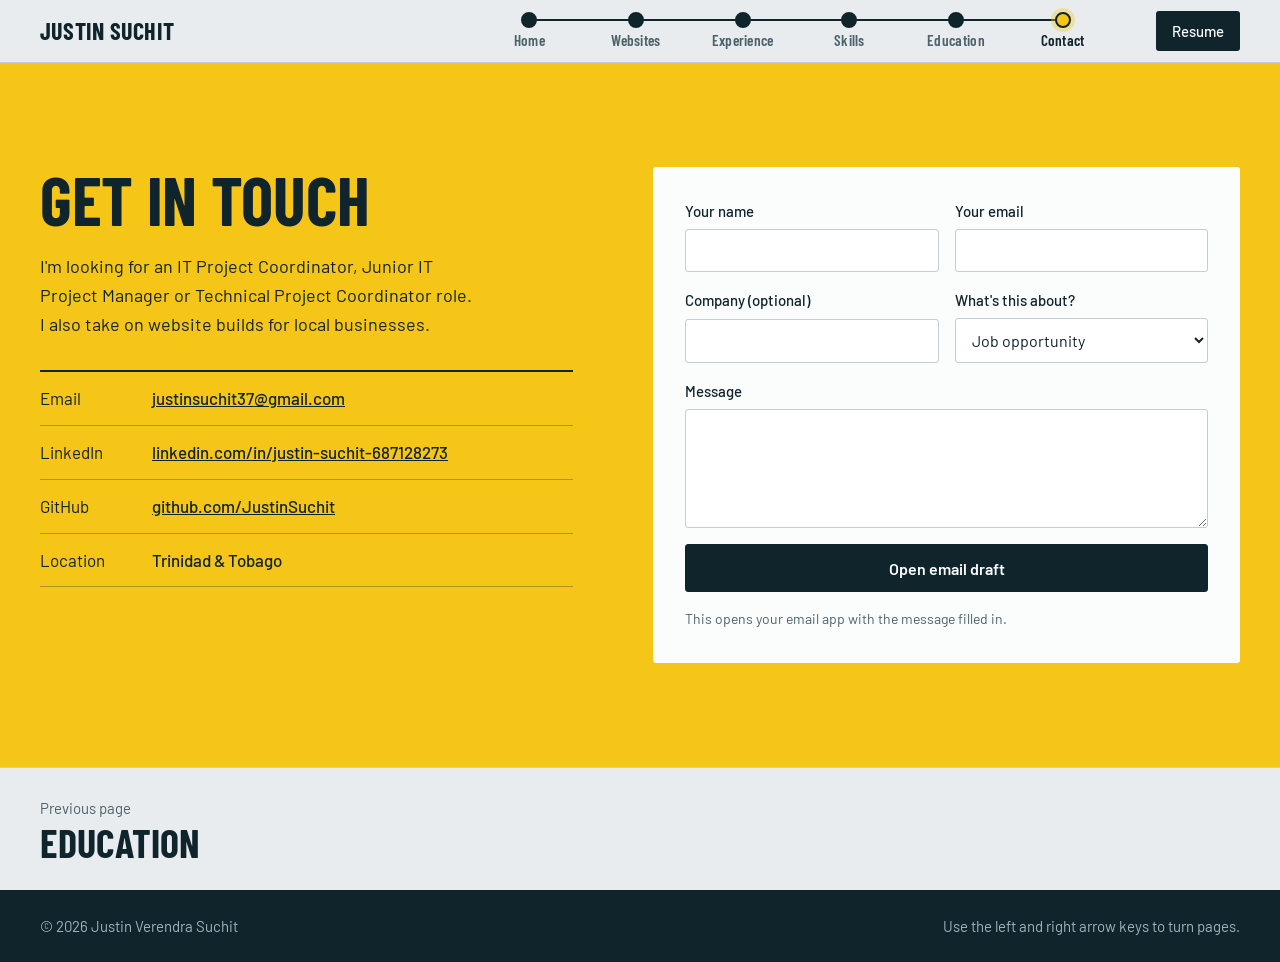
==== contact.html @ 2e7f9a00 "Split into multiple pages with page-flip transitions and node navigation Co-Authored-By: Claude Fabl" ====
<!DOCTYPE html>
<html lang="en">
<head>
<meta charset="UTF-8">
<meta name="viewport" content="width=device-width, initial-scale=1.0">
<title>Contact | Justin Suchit</title>
<meta name="description" content="Get in touch with Justin Suchit about IT project coordination roles or website projects.">
<meta name="author" content="Justin Suchit">
<meta name="robots" content="index, follow">
<meta property="og:type" content="website">
<meta property="og:site_name" content="Justin Suchit">
<meta property="og:title" content="Contact | Justin Suchit">
<meta property="og:description" content="Get in touch with Justin Suchit about IT project coordination roles or website projects.">
<meta name="twitter:card" content="summary">
<meta name="theme-color" content="#10242c">
<link rel="icon" href="favicon.svg" type="image/svg+xml">
<link rel="stylesheet" href="styles.css">
</head>
<body>
<a class="skip" href="#main">Skip to content</a>

<header class="top">
  <div class="wrap top-row">
    <a class="wordmark" href="index.html">Justin Suchit</a>
    <nav aria-label="Pages">
      <ol class="rail" id="rail">
      <li class="passed"><a href="index.html"><span class="node"></span><span class="label">Home</span></a></li>
      <li class="passed"><a href="websites.html"><span class="node"></span><span class="label">Websites</span></a></li>
      <li class="passed"><a href="experience.html"><span class="node"></span><span class="label">Experience</span></a></li>
      <li class="passed"><a href="skills.html"><span class="node"></span><span class="label">Skills</span></a></li>
      <li class="passed"><a href="education.html"><span class="node"></span><span class="label">Education</span></a></li>
      <li class="now"><a href="contact.html" aria-current="page"><span class="node"></span><span class="label">Contact</span></a></li>
      </ol>
    </nav>
    <a class="top-resume" href="resume.html">Resume</a>
  </div>
</header>

<div class="stage">
<main id="main" data-i="5" tabindex="-1">
  <section id="contact" class="contact">
    <div class="wrap contact-grid">
      <div>
        <h1 class="title">Get in touch</h1>
        <p class="contact-lead">I'm looking for an IT Project Coordinator, Junior IT Project Manager or Technical Project Coordinator role. I also take on website builds for local businesses.</p>
        <ul class="contact-links">
          <li><span>Email</span><a href="mailto:justinsuchit37@gmail.com">justinsuchit37@gmail.com</a></li>
          <li><span>LinkedIn</span><a href="https://www.linkedin.com/in/justin-suchit-687128273" target="_blank" rel="noopener">linkedin.com/in/justin-suchit-687128273</a></li>
          <li><span>GitHub</span><a href="https://github.com/JustinSuchit" target="_blank" rel="noopener">github.com/JustinSuchit</a></li>
          <li><span>Location</span>Trinidad &amp; Tobago</li>
        </ul>
      </div>
      <form class="form" id="contactForm">
        <div class="pair">
          <label>Your name<input name="name" required autocomplete="name"></label>
          <label>Your email<input name="email" type="email" required autocomplete="email"></label>
        </div>
        <div class="pair">
          <label>Company (optional)<input name="company" autocomplete="organization"></label>
          <label>What's this about?
            <select name="reason">
              <option>Job opportunity</option><option>Website project</option><option>Collaboration</option><option>General question</option>
            </select>
          </label>
        </div>
        <label>Message<textarea name="message" rows="5" required></textarea></label>
        <button class="btn btn-solid" type="submit">Open email draft</button>
        <p class="form-note" id="formNote" role="status">This opens your email app with the message filled in.</p>
      </form>
    </div>
  </section>

  <nav class="pager" aria-label="Page turn"><div class="wrap pager-row"><a class="pager-prev" href="education.html"><span>Previous page</span><b>Education</b></a><span></span></div></nav>
</main>
</div>

<footer class="foot">
  <div class="wrap foot-row">
    <p>© <span id="year">2026</span> Justin Verendra Suchit</p>
    <p>Use the left and right arrow keys to turn pages.</p>
  </div>
</footer>

<dialog id="caseDialog" class="case" aria-labelledby="caseTitle"><div id="caseBody"></div></dialog>

<script src="script.js"></script>
</body>
</html>
---- styles.css ----
@font-face { font-family: "Barlow"; font-weight: 400; font-style: normal; font-display: swap; src: url("assets/fonts/barlow-latin-400-normal.woff2") format("woff2"); }
@font-face { font-family: "Barlow"; font-weight: 500; font-style: normal; font-display: swap; src: url("assets/fonts/barlow-latin-500-normal.woff2") format("woff2"); }
@font-face { font-family: "Barlow"; font-weight: 600; font-style: normal; font-display: swap; src: url("assets/fonts/barlow-latin-600-normal.woff2") format("woff2"); }
@font-face { font-family: "Barlow Condensed"; font-weight: 600; font-style: normal; font-display: swap; src: url("assets/fonts/barlow-condensed-latin-600-normal.woff2") format("woff2"); }
@font-face { font-family: "Barlow Condensed"; font-weight: 700; font-style: normal; font-display: swap; src: url("assets/fonts/barlow-condensed-latin-700-normal.woff2") format("woff2"); }
@font-face { font-family: "Barlow Condensed"; font-weight: 800; font-style: normal; font-display: swap; src: url("assets/fonts/barlow-condensed-latin-800-normal.woff2") format("woff2"); }

/* Palette: galvanized steel, port ink, container blue, hi-vis yellow */
:root {
  --steel: #e8ecee;
  --paper: #fbfcfc;
  --ink: #10242c;
  --ink-2: #1a3540;
  --blue: #1b5e7b;
  --yellow: #f5c518;
  --live: #3ddc97;
  --line: #c4cdd2;
  --soft: #4d626b;
  --on-ink-soft: #9fb3bc;
  --on-ink-line: #2a4651;
  --display: "Barlow Condensed", "Arial Narrow", Impact, sans-serif;
  --body: "Barlow", system-ui, -apple-system, "Segoe UI", sans-serif;
}

*, *::before, *::after { box-sizing: border-box; }
body { margin: 0; background: var(--steel); color: var(--ink); font: 400 1.0625rem/1.6 var(--body); -webkit-font-smoothing: antialiased; }
h1, h2, h3, p, ul, ol { margin: 0; }
ul, ol { padding: 0; list-style: none; }
a { color: inherit; }
img { max-width: 100%; display: block; }
:focus-visible { outline: 3px solid var(--yellow); outline-offset: 3px; }
.wrap { max-width: 82rem; margin: 0 auto; padding: 0 1.25rem; }
@media (min-width: 900px) { .wrap { padding: 0 2.5rem; } }
.skip { position: absolute; left: -999px; top: .5rem; z-index: 99; background: var(--ink); color: var(--paper); padding: .5rem 1rem; }
.skip:focus { left: .5rem; }

h2, .title { font: 700 clamp(2.5rem, 6vw, 4.25rem)/.95 var(--display); text-transform: uppercase; letter-spacing: -.005em; }
h3 { font: 600 1.375rem/1.2 var(--display); letter-spacing: .005em; }

/* Header with node rail */
.top { position: sticky; top: 0; z-index: 40; background: var(--steel); border-bottom: 1px solid var(--line); }
.top-row { display: grid; grid-template-columns: auto 1fr auto; align-items: center; gap: 1rem 2.5rem; padding-block: .7rem; }
.wordmark { font: 700 1.5rem/1 var(--display); text-transform: uppercase; text-decoration: none; letter-spacing: .01em; }
.top-resume { background: var(--ink); color: var(--paper); padding: .5rem 1rem; border-radius: 3px; text-decoration: none; font-weight: 500; font-size: .9375rem; }
.top-resume:hover { background: var(--blue); }

.rail { display: grid; grid-template-columns: repeat(6, 1fr); max-width: 40rem; margin-left: auto; }
.rail li { position: relative; }
.rail li + li::before { content: ""; position: absolute; top: .5rem; right: 50%; width: 100%; height: 2px; margin-top: -1px; background: var(--line); transition: background .3s; }
.rail li.passed::before, .rail li.now::before { background: var(--ink); }
.rail a { position: relative; z-index: 1; display: grid; justify-items: center; gap: .3rem; text-decoration: none; padding-bottom: .1rem; }
.rail .node { width: 1rem; height: 1rem; border-radius: 50%; border: 2px solid var(--line); background: var(--steel); transition: transform .2s, background .3s, border-color .3s, box-shadow .3s; }
.rail .passed .node { background: var(--ink); border-color: var(--ink); }
.rail .now .node { background: var(--yellow); border-color: var(--ink); box-shadow: 0 0 0 4px rgb(245 197 24 / .35); }
.rail a:hover .node { transform: scale(1.35); border-color: var(--ink); }
.rail .label { font: 600 .95rem/1 var(--display); letter-spacing: .02em; color: var(--soft); transition: color .2s; }
.rail .now .label, .rail a:hover .label { color: var(--ink); }
@media (max-width: 820px) {
  .top-row { grid-template-columns: 1fr auto; }
  .top-row nav { grid-column: 1 / -1; grid-row: 2; }
  .rail { max-width: none; margin: 0 -.5rem; }
  .rail .label { font-size: .82rem; }
}

/* Page stage and flip */
html { overflow-x: clip; }
.stage { perspective: 2400px; overflow-x: clip; }
main { position: relative; display: block; background: var(--steel); min-height: 70vh; outline: none; backface-visibility: hidden; }
main::after { content: ""; position: absolute; inset: 0; pointer-events: none; opacity: 0; background: linear-gradient(90deg, rgb(16 36 44 / 0), rgb(16 36 44 / .45)); }
main.out-fwd { transform-origin: left center; animation: turn-out-fwd .42s cubic-bezier(.55, 0, .9, .45) forwards; }
main.in-fwd { transform-origin: right center; animation: turn-in-fwd .5s cubic-bezier(.1, .6, .3, 1) both; }
main.out-back { transform-origin: right center; animation: turn-out-back .42s cubic-bezier(.55, 0, .9, .45) forwards; }
main.in-back { transform-origin: left center; animation: turn-in-back .5s cubic-bezier(.1, .6, .3, 1) both; }
main.out-fwd::after, main.out-back::after { animation: shade .42s ease-in forwards; }
main.out-back::after, main.in-back::after { transform: scaleX(-1); }
@keyframes turn-out-fwd { to { transform: rotateY(-88deg); } }
@keyframes turn-in-fwd { from { transform: rotateY(88deg); } to { transform: rotateY(0); } }
@keyframes turn-out-back { to { transform: rotateY(88deg); } }
@keyframes turn-in-back { from { transform: rotateY(-88deg); } to { transform: rotateY(0); } }
@keyframes shade { to { opacity: 1; } }

/* Buttons */
.btn { display: inline-flex; align-items: center; justify-content: center; min-height: 3rem; padding: 0 1.4rem; border: 1.5px solid var(--ink); border-radius: 3px; background: transparent; color: var(--ink); font: 600 1rem var(--body); text-decoration: none; cursor: pointer; transition: background .15s, color .15s; }
.btn:hover { background: var(--ink); color: var(--paper); }
.btn-solid { background: var(--ink); color: var(--paper); }
.btn-solid:hover { background: var(--blue); border-color: var(--blue); }
.actions { display: flex; flex-wrap: wrap; gap: .75rem; margin-top: 1.75rem; }

.lamp { display: inline-block; width: .625rem; height: .625rem; border-radius: 50%; flex: none; }
.lamp-live { background: var(--live); box-shadow: 0 0 0 3px rgb(61 220 151 / .22); }
.lamp-internal { background: var(--yellow); box-shadow: 0 0 0 3px rgb(245 197 24 / .22); }

/* Hero */
.hero { padding: 3.5rem 0 4.5rem; }
@media (min-width: 900px) { .hero { padding: 5rem 0 6rem; } }
.avail { display: flex; align-items: center; gap: .7rem; font-weight: 500; color: var(--soft); margin-bottom: 1.5rem; }
.hero h1 { font: 800 clamp(4.5rem, 14vw, 11rem)/.8 var(--display); text-transform: uppercase; letter-spacing: -.015em; margin-left: -.04em; }
.hero-foot { display: grid; gap: 1.5rem; margin-top: 3rem; padding-top: 2rem; border-top: 3px solid var(--ink); }
.hero-role { font: 600 clamp(1.75rem, 3.2vw, 2.5rem)/1.05 var(--display); max-width: 16ch; }
.hero-text p { max-width: 62ch; color: var(--ink-2); }
.hero-photo { width: 8.5rem; aspect-ratio: 4 / 5; object-fit: cover; border-radius: 3px; }
@media (min-width: 900px) {
  .hero-foot { grid-template-columns: auto minmax(14rem, 1fr) 2fr; gap: 3rem; align-items: start; }
  .hero-foot:not(:has(.hero-photo)) { grid-template-columns: minmax(14rem, 1fr) 2fr; }
}

.stripe { height: 14px; background: repeating-linear-gradient(-45deg, var(--yellow) 0 18px, var(--ink) 18px 36px); }

/* Manifest board */
.manifest { background: var(--ink); color: var(--paper); padding: 4.5rem 0 5rem; }
@media (min-width: 900px) { .manifest { padding: 6rem 0 7rem; } }
.manifest-head { display: grid; gap: 1rem; margin-bottom: 2.5rem; }
.manifest-head p { color: var(--on-ink-soft); max-width: 46ch; }
@media (min-width: 900px) { .manifest-head { grid-template-columns: 1fr auto; align-items: end; } }

.board { border-top: 1px solid var(--on-ink-line); }
.site { display: grid; gap: .75rem 2rem; padding: 1.75rem 0; border-bottom: 1px solid var(--on-ink-line); grid-template-columns: 1fr; }
.site-status { display: flex; align-items: center; gap: .6rem; font-weight: 500; font-size: .9375rem; color: var(--on-ink-soft); }
.site-name { all: unset; cursor: pointer; display: block; font: 700 clamp(1.45rem, 6.4vw, 2.85rem)/.95 var(--display); text-transform: uppercase; letter-spacing: -.005em; overflow-wrap: anywhere; transition: color .15s; }
.site-name:hover { color: var(--yellow); }
.site-name:focus-visible { outline: 3px solid var(--yellow); outline-offset: 4px; }
.site-client { font-weight: 600; margin-top: .5rem; }
.site-desc { color: var(--on-ink-soft); max-width: 52ch; margin-top: .25rem; font-size: 1rem; }
.site-stack { color: var(--on-ink-soft); font-size: .9375rem; }
.site-links { display: flex; flex-wrap: wrap; gap: .6rem; align-items: start; }
.site-links a, .site-links button { font: 600 .9375rem var(--body); min-height: 2.6rem; padding: 0 1rem; display: inline-flex; align-items: center; border-radius: 3px; border: 1.5px solid var(--on-ink-line); background: transparent; color: var(--paper); text-decoration: none; cursor: pointer; white-space: nowrap; transition: border-color .15s, background .15s, color .15s; }
.site-links a { background: var(--yellow); border-color: var(--yellow); color: var(--ink); }
.site-links a:hover { background: var(--paper); border-color: var(--paper); }
.site-links button:hover { border-color: var(--paper); }
@media (min-width: 1000px) {
  .site { grid-template-columns: 7rem minmax(0, 1fr) 11rem auto; align-items: start; padding: 2.25rem 0; }
  .site-status { padding-top: .9rem; }
  .site-stack { padding-top: .9rem; }
  .site-links { padding-top: .45rem; justify-content: flex-end; }
}

.sub-head { margin: 4rem 0 1.25rem; font-size: 1.75rem; text-transform: uppercase; }
.systems { display: grid; gap: 1rem; }
@media (min-width: 800px) { .systems { grid-template-columns: 1fr 1fr; } }
.system { all: unset; box-sizing: border-box; cursor: pointer; display: block; padding: 1.5rem; border: 1px solid var(--on-ink-line); border-radius: 3px; transition: border-color .15s; }
.system:hover { border-color: var(--yellow); }
.system:focus-visible { outline: 3px solid var(--yellow); outline-offset: 3px; }
.system b { display: block; font: 600 1.375rem/1.15 var(--display); }
.system span { display: block; color: var(--on-ink-soft); font-size: 1rem; margin-top: .4rem; }

/* Light bands */
.band { padding: 4.5rem 0; }
@media (min-width: 900px) { .band { padding: 6.5rem 0; } }
.band-tint { background: var(--paper); border-bottom: 1px solid var(--line); }
.band h2, .band .title { margin-bottom: 2.5rem; }

.roles { border-top: 3px solid var(--ink); }
.role { display: grid; gap: .75rem 3rem; padding: 2rem 0; border-bottom: 1px solid var(--line); }
@media (min-width: 900px) { .role { grid-template-columns: 15rem 1fr; padding: 2.5rem 0; } }
.when { font: 600 1.25rem/1.2 var(--display); color: var(--blue); }
.when span { display: block; font: 400 .9375rem/1.5 var(--body); color: var(--soft); margin-top: .2rem; }
.role h3 { font-size: 1.75rem; }
.where { font-weight: 600; color: var(--ink-2); margin-top: .15rem; }
.role ul { margin-top: 1rem; display: grid; gap: .6rem; max-width: 72ch; }
.role li { position: relative; padding-left: 1.25rem; }
.role li::before { content: ""; position: absolute; left: 0; top: .68em; width: .5rem; height: 2px; background: var(--blue); }

.skills { display: grid; gap: 2.5rem 3rem; }
@media (min-width: 700px) { .skills { grid-template-columns: 1fr 1fr; } }
@media (min-width: 1100px) { .skills { grid-template-columns: repeat(4, 1fr); } }
.skill h3 { padding-bottom: .75rem; margin-bottom: .75rem; border-bottom: 3px solid var(--blue); }
.skill li { padding: .4rem 0; border-bottom: 1px solid var(--line); font-size: 1rem; }

.edu { display: grid; gap: 2rem 3rem; border-top: 3px solid var(--ink); padding-top: 2rem; }
@media (min-width: 900px) { .edu { grid-template-columns: repeat(3, 1fr); } }
.edu h3 { font-size: 1.625rem; margin-top: .35rem; }
.detail { color: var(--soft); margin-top: .6rem; font-size: 1rem; max-width: 42ch; }

/* Contact */
.contact { background: var(--yellow); padding: 4.5rem 0; }
@media (min-width: 900px) { .contact { padding: 6.5rem 0; } }
.contact-grid { display: grid; gap: 3rem; }
@media (min-width: 950px) { .contact-grid { grid-template-columns: 1fr 1.1fr; gap: 5rem; } }
.contact-lead { margin-top: 1.25rem; max-width: 44ch; font-size: 1.125rem; }
.contact-links { margin-top: 2rem; border-top: 2px solid var(--ink); }
.contact-links li { display: grid; grid-template-columns: 6rem 1fr; gap: 1rem; padding: .8rem 0; border-bottom: 1px solid rgb(16 36 44 / .3); font-weight: 500; overflow-wrap: anywhere; }
.contact-links span { font-weight: 400; }
.form { display: grid; gap: 1rem; background: var(--paper); padding: 1.5rem; border-radius: 3px; align-self: start; }
@media (min-width: 700px) { .form { padding: 2rem; } }
.pair { display: grid; gap: 1rem; }
@media (min-width: 600px) { .pair { grid-template-columns: 1fr 1fr; } }
.form label { display: grid; gap: .35rem; font-weight: 500; font-size: .9375rem; }
.form input, .form select, .form textarea { width: 100%; padding: .7rem .8rem; border: 1.5px solid var(--line); border-radius: 3px; background: #fff; color: var(--ink); font: 400 1rem var(--body); }
.form input:focus, .form select:focus, .form textarea:focus { outline: none; border-color: var(--ink); }
.form textarea { resize: vertical; }
.form-note { font-size: .875rem; color: var(--soft); }

.foot { background: var(--ink); color: var(--on-ink-soft); padding: 1.5rem 0; font-size: .9375rem; }
.foot-row { display: flex; flex-wrap: wrap; justify-content: space-between; gap: .75rem 2rem; }

/* Case dialog */
.case { width: min(60rem, calc(100vw - 1.5rem)); max-height: calc(100vh - 1.5rem); padding: 0; border: 0; border-radius: 4px; background: var(--paper); color: var(--ink); overflow: auto; }
.case::backdrop { background: rgb(16 36 44 / .82); }
.case-in { padding: 1.5rem; }
@media (min-width: 800px) { .case-in { padding: 3rem; } }
.case-top { display: flex; justify-content: space-between; align-items: center; gap: 1rem; margin-bottom: 1.75rem; }
.case-top .site-status { color: var(--soft); }
.case-top .lamp-live { background: #12a36a; }
.case h2 { font-size: clamp(2.25rem, 6vw, 3.75rem); overflow-wrap: anywhere; }
.case-sum { margin-top: 1rem; font-size: 1.125rem; max-width: 60ch; color: var(--ink-2); }
.case-grid { display: grid; gap: 2.5rem; margin-top: 2.5rem; padding-top: 2rem; border-top: 3px solid var(--ink); }
@media (min-width: 850px) { .case-grid { grid-template-columns: 1.7fr 1fr; } }
.case-main { display: grid; gap: 1.75rem; }
.case-main h3, .case-side h3 { font-size: 1.25rem; color: var(--blue); margin-bottom: .4rem; }
.case-main ul { display: grid; gap: .5rem; }
.case-main li { position: relative; padding-left: 1.25rem; }
.case-main li::before { content: ""; position: absolute; left: 0; top: .68em; width: .5rem; height: 2px; background: var(--blue); }
.case-side { display: grid; gap: 1.5rem; align-content: start; }
.case-side li { padding: .35rem 0; border-bottom: 1px solid var(--line); }

/* Home route map */
.routes { background: var(--ink); color: var(--paper); padding: 4.5rem 0 5rem; }
@media (min-width: 900px) { .routes { padding: 6rem 0 7rem; } }
.route-map { margin-top: 3rem; display: grid; }
.route-map li { position: relative; }
.route-map a { display: grid; gap: .35rem; text-decoration: none; padding: 0 0 2.25rem 2.75rem; }
.route-map li::before { content: ""; position: absolute; left: .68rem; top: .75rem; bottom: -.75rem; width: 2px; background: var(--on-ink-line); }
.route-map li:last-child::before { display: none; }
.route-map .node { position: absolute; left: 0; top: .15rem; width: 1.5rem; height: 1.5rem; border-radius: 50%; border: 2px solid var(--on-ink-soft); background: var(--ink); transition: transform .2s, background .2s, border-color .2s, box-shadow .2s; }
.route-map b { font: 700 clamp(1.9rem, 3vw, 2.5rem)/1 var(--display); text-transform: uppercase; transition: color .2s; }
.route-text { color: var(--on-ink-soft); font-size: 1rem; max-width: 28ch; }
.route-map a:hover .node, .route-map a:focus-visible .node { background: var(--yellow); border-color: var(--yellow); transform: scale(1.25); box-shadow: 0 0 0 6px rgb(245 197 24 / .2); }
.route-map a:hover b, .route-map a:focus-visible b { color: var(--yellow); }
@media (min-width: 900px) {
  .route-map { grid-template-columns: repeat(5, 1fr); }
  .route-map a { padding: 3rem 1.5rem 0 0; }
  .route-map li::before { left: .75rem; right: -.75rem; top: .68rem; bottom: auto; width: auto; height: 2px; }
  .route-map .node { top: 0; }
}

/* Page turn links */
.pager { border-top: 1px solid var(--line); background: var(--steel); }
.pager-row { display: grid; grid-template-columns: 1fr 1fr; }
.pager a { display: grid; gap: .15rem; padding: 1.75rem 0; text-decoration: none; }
.pager span { color: var(--soft); font-size: .9375rem; }
.pager b { font: 700 clamp(1.6rem, 4vw, 2.5rem)/1 var(--display); text-transform: uppercase; transition: color .15s, transform .2s; }
.pager-next { text-align: right; justify-items: end; border-left: 1px solid var(--line); }
.pager-next:hover b { color: var(--blue); transform: translateX(6px); }
.pager-prev:hover b { color: var(--blue); transform: translateX(-6px); }

@media (prefers-reduced-motion: reduce) { * { transition: none !important; animation: none !important; } }
@media (max-width: 820px) { .foot-row p:last-child { display: none; } }
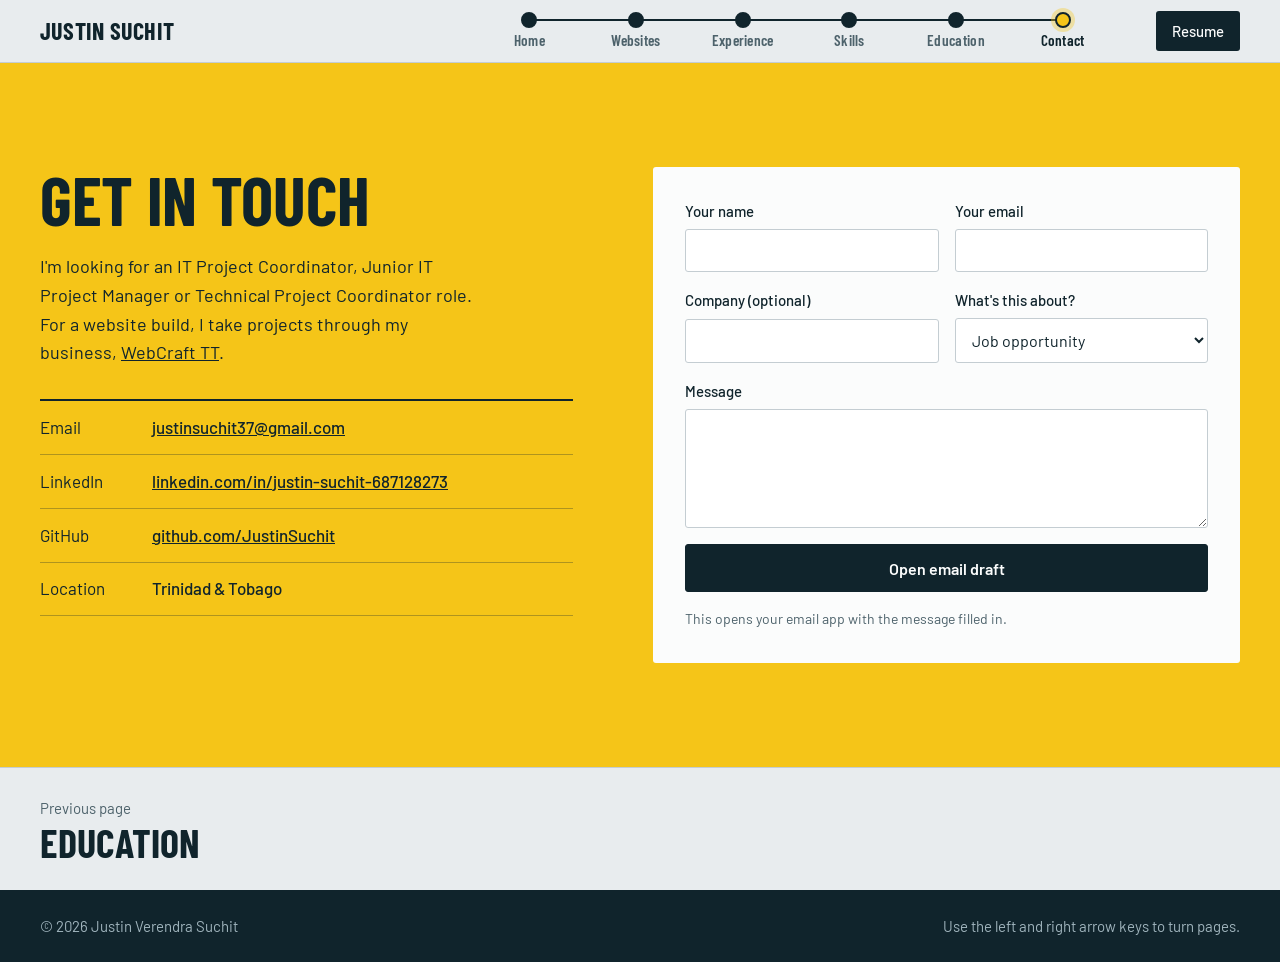
==== commit 7500e98d: "Add WebCraft TT startup and the AMCOL Group site Co-Authored-By: Claude Fable 5.2 <noreply@anthropic" ====
--- a/contact.html
+++ b/contact.html
@@ -42,7 +42,7 @@
     <div class="wrap contact-grid">
       <div>
         <h1 class="title">Get in touch</h1>
-        <p class="contact-lead">I'm looking for an IT Project Coordinator, Junior IT Project Manager or Technical Project Coordinator role. I also take on website builds for local businesses.</p>
+        <p class="contact-lead">I'm looking for an IT Project Coordinator, Junior IT Project Manager or Technical Project Coordinator role. For a website build, I take projects through my business, <a href="https://webcraft-tt.com/" target="_blank" rel="noopener">WebCraft TT</a>.</p>
         <ul class="contact-links">
           <li><span>Email</span><a href="mailto:justinsuchit37@gmail.com">justinsuchit37@gmail.com</a></li>
           <li><span>LinkedIn</span><a href="https://www.linkedin.com/in/justin-suchit-687128273" target="_blank" rel="noopener">linkedin.com/in/justin-suchit-687128273</a></li>
--- a/styles.css
+++ b/styles.css
@@ -245,3 +245,16 @@
 
 @media (prefers-reduced-motion: reduce) { * { transition: none !important; animation: none !important; } }
 @media (max-width: 820px) { .foot-row p:last-child { display: none; } }
+
+/* Startup block on the home page */
+.startup { background: var(--paper); padding: 4.5rem 0; }
+@media (min-width: 900px) { .startup { padding: 6rem 0; } }
+.startup-grid { display: grid; gap: 2rem; }
+@media (min-width: 900px) { .startup-grid { grid-template-columns: 1fr 1.3fr; gap: 4rem; align-items: start; } }
+.startup-kicker { font-weight: 600; color: var(--blue); margin-bottom: .5rem; }
+.startup-tag { font: 600 clamp(1.5rem, 2.6vw, 2rem)/1.1 var(--display); margin-top: .75rem; color: var(--ink-2); }
+.startup-grid p { max-width: 60ch; }
+.startup-list { display: grid; grid-template-columns: 1fr 1fr; gap: 0 2rem; margin-top: 1.5rem; border-top: 3px solid var(--ink); }
+.startup-list li { padding: .6rem 0; border-bottom: 1px solid var(--line); font-weight: 500; }
+@media (max-width: 520px) { .startup-list { grid-template-columns: 1fr; } }
+.where a:hover, .contact-lead a:hover { color: var(--blue); }
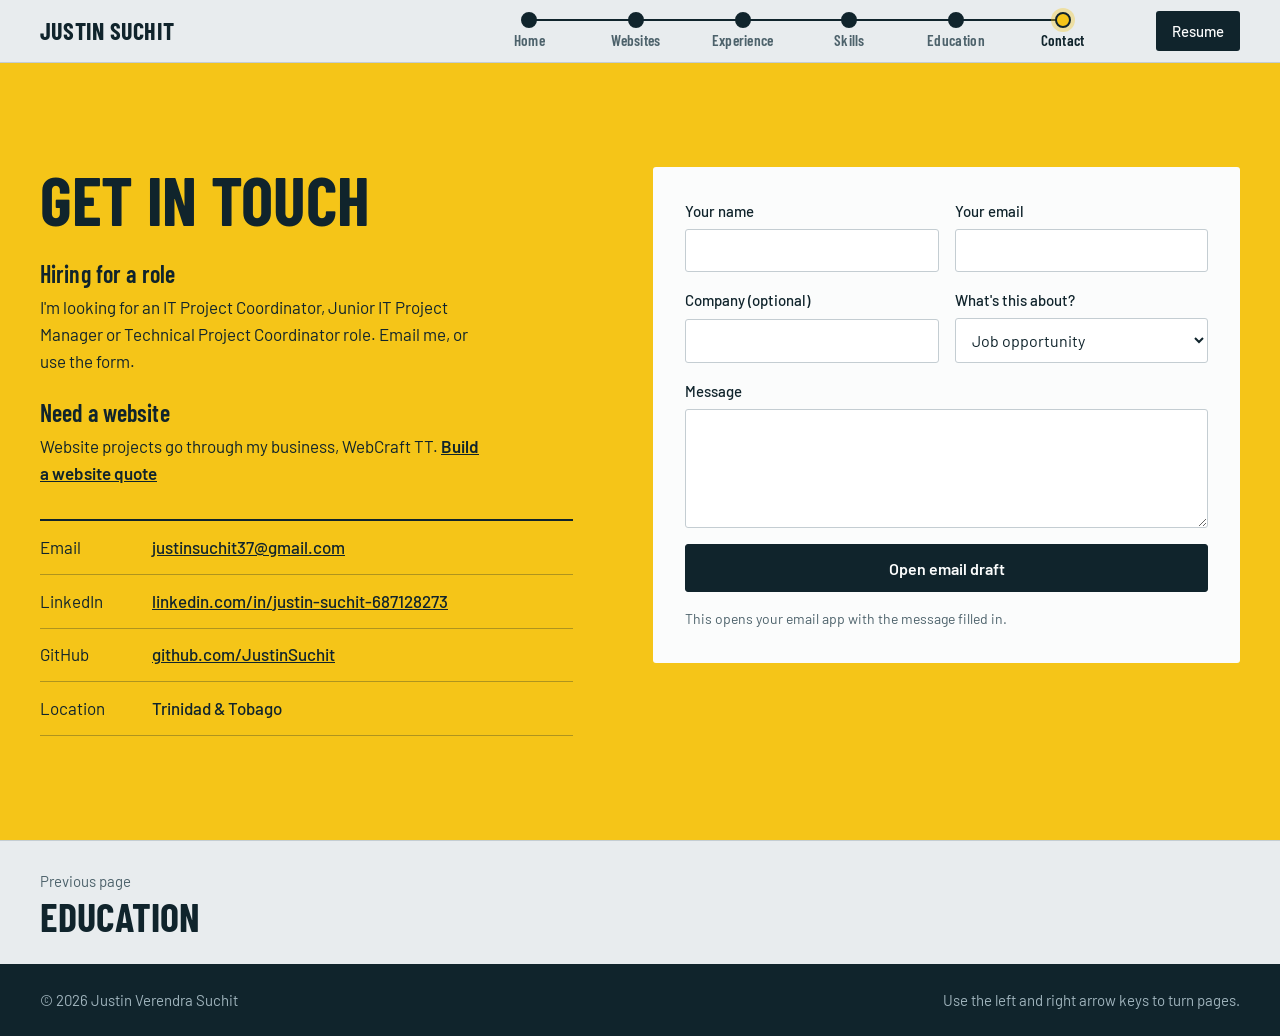
==== commit 0e13991b: "Add site screenshots, figures, share image and a clearer pitch Co-Authored-By: Claude Fable 5.2 <nor" ====
--- a/contact.html
+++ b/contact.html
@@ -11,7 +11,11 @@
 <meta property="og:site_name" content="Justin Suchit">
 <meta property="og:title" content="Contact | Justin Suchit">
 <meta property="og:description" content="Get in touch with Justin Suchit about IT project coordination roles or website projects.">
-<meta name="twitter:card" content="summary">
+<meta property="og:image" content="https://raw.githubusercontent.com/JustinSuchit/Justin_Suchit-Profile/main/assets/og.png">
+<meta property="og:image:width" content="1200">
+<meta property="og:image:height" content="630">
+<meta name="twitter:card" content="summary_large_image">
+<meta name="twitter:image" content="https://raw.githubusercontent.com/JustinSuchit/Justin_Suchit-Profile/main/assets/og.png">
 <meta name="theme-color" content="#10242c">
 <link rel="icon" href="favicon.svg" type="image/svg+xml">
 <link rel="stylesheet" href="styles.css">
@@ -42,7 +46,16 @@
     <div class="wrap contact-grid">
       <div>
         <h1 class="title">Get in touch</h1>
-        <p class="contact-lead">I'm looking for an IT Project Coordinator, Junior IT Project Manager or Technical Project Coordinator role. For a website build, I take projects through my business, <a href="https://webcraft-tt.com/" target="_blank" rel="noopener">WebCraft TT</a>.</p>
+        <div class="paths">
+          <div>
+            <h3>Hiring for a role</h3>
+            <p>I'm looking for an IT Project Coordinator, Junior IT Project Manager or Technical Project Coordinator role. Email me, or use the form.</p>
+          </div>
+          <div>
+            <h3>Need a website</h3>
+            <p>Website projects go through my business, WebCraft TT. <a href="https://webcraft-tt.com/get-a-quote" target="_blank" rel="noopener">Build a website quote</a></p>
+          </div>
+        </div>
         <ul class="contact-links">
           <li><span>Email</span><a href="mailto:justinsuchit37@gmail.com">justinsuchit37@gmail.com</a></li>
           <li><span>LinkedIn</span><a href="https://www.linkedin.com/in/justin-suchit-687128273" target="_blank" rel="noopener">linkedin.com/in/justin-suchit-687128273</a></li>
@@ -59,7 +72,7 @@
           <label>Company (optional)<input name="company" autocomplete="organization"></label>
           <label>What's this about?
             <select name="reason">
-              <option>Job opportunity</option><option>Website project</option><option>Collaboration</option><option>General question</option>
+              <option>Job opportunity</option><option>Collaboration</option><option>General question</option>
             </select>
           </label>
         </div>
--- a/styles.css
+++ b/styles.css
@@ -127,11 +127,19 @@
 .site-links a { background: var(--yellow); border-color: var(--yellow); color: var(--ink); }
 .site-links a:hover { background: var(--paper); border-color: var(--paper); }
 .site-links button:hover { border-color: var(--paper); }
+.site-shot { all: unset; display: block; cursor: pointer; }
+.shot { display: block; width: 100%; height: auto; aspect-ratio: 8 / 5; object-fit: cover; object-position: top; border-radius: 3px; border: 1px solid var(--on-ink-line); background: var(--ink-2); transition: transform .25s, border-color .2s; }
+.shot-none { display: grid; place-items: center; padding: 1rem; text-align: center; font: 700 1.5rem/1 var(--display); text-transform: uppercase; color: var(--on-ink-soft); background: repeating-linear-gradient(-45deg, var(--ink-2) 0 14px, var(--ink) 14px 28px); }
+.site:hover .shot { transform: scale(1.03); border-color: var(--yellow); }
+.site-status { margin-bottom: .5rem; }
+.site-stack { margin-top: .6rem; }
+@media (min-width: 700px) {
+  .site { grid-template-columns: 15rem minmax(0, 1fr); align-items: start; }
+  .site-links { grid-column: 2; }
+}
 @media (min-width: 1000px) {
-  .site { grid-template-columns: 7rem minmax(0, 1fr) 11rem auto; align-items: start; padding: 2.25rem 0; }
-  .site-status { padding-top: .9rem; }
-  .site-stack { padding-top: .9rem; }
-  .site-links { padding-top: .45rem; justify-content: flex-end; }
+  .site { grid-template-columns: 17rem minmax(0, 1fr) auto; gap: 2.5rem; padding: 2.25rem 0; }
+  .site-links { grid-column: auto; padding-top: 1.9rem; justify-content: flex-end; }
 }
 
 .sub-head { margin: 4rem 0 1.25rem; font-size: 1.75rem; text-transform: uppercase; }
@@ -258,3 +266,18 @@
 .startup-list li { padding: .6rem 0; border-bottom: 1px solid var(--line); font-weight: 500; }
 @media (max-width: 520px) { .startup-list { grid-template-columns: 1fr; } }
 .where a:hover, .contact-lead a:hover { color: var(--blue); }
+
+/* Case notes: screenshot and figures */
+.case-shot { margin-top: 2rem; }
+.case-shot .shot { border-color: var(--line); aspect-ratio: auto; height: auto; }
+.figures { display: grid; gap: 1.5rem 3rem; margin: 2rem 0 0; }
+@media (min-width: 700px) { .figures { grid-template-columns: 1fr 1fr; } }
+.figures dt { font: 800 clamp(3rem, 7vw, 4.5rem)/.9 var(--display); color: var(--blue); letter-spacing: -.01em; text-transform: none; margin: 0; }
+.figures dd { margin: .4rem 0 0; max-width: 32ch; color: var(--ink-2); }
+
+/* Contact: two clear paths */
+.paths { display: grid; gap: 1.5rem; margin-top: 1.75rem; }
+.paths h3 { font-size: 1.5rem; }
+.paths p { margin-top: .3rem; max-width: 44ch; }
+.paths a { font-weight: 600; }
+.case-top .site-status { margin: 0; }
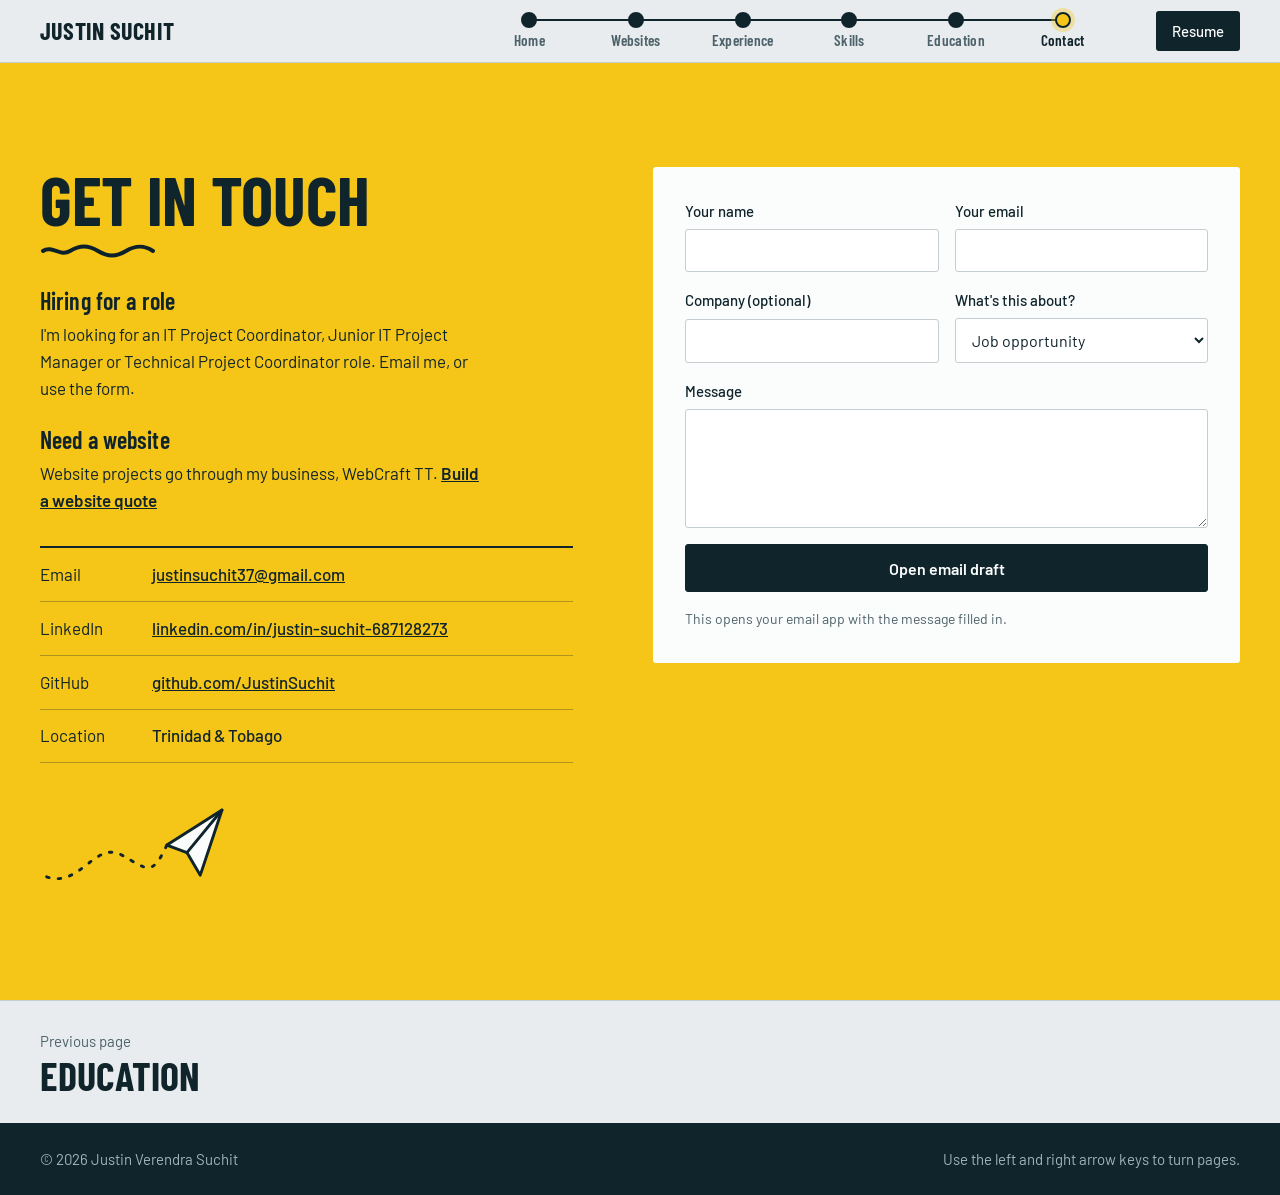
==== commit a71bede4: "Add SVG illustrations and doodles across the site Co-Authored-By: Claude Fable 5.2 <noreply@anthropi" ====
--- a/contact.html
+++ b/contact.html
@@ -62,6 +62,10 @@
           <li><span>GitHub</span><a href="https://github.com/JustinSuchit" target="_blank" rel="noopener">github.com/JustinSuchit</a></li>
           <li><span>Location</span>Trinidad &amp; Tobago</li>
         </ul>
+        <svg class="doodle doodle-plane" viewBox="0 0 230 120" stroke-width="3.5" fill="none" stroke="currentColor" stroke-linecap="round" stroke-linejoin="round" aria-hidden="true">
+          <path d="M8 98c40 14 58-44 90-26s36 26 54-12" stroke-dasharray="3 11"/>
+          <path d="M152 60l66-42-26 78-16-27z" fill="var(--paper)"/><path d="M218 18l-42 51"/>
+        </svg>
       </div>
       <form class="form" id="contactForm">
         <div class="pair">
--- a/styles.css
+++ b/styles.css
@@ -281,3 +281,63 @@
 .paths p { margin-top: .3rem; max-width: 44ch; }
 .paths a { font-weight: 600; }
 .case-top .site-status { margin: 0; }
+
+/* Website wheel */
+.board { border-top: 0; }
+.wheel { --wh: clamp(34rem, 80vh, 50rem); display: grid; grid-template-columns: minmax(0, 1fr) auto; gap: 1.5rem; outline: none; }
+.wheel:focus-visible { outline: 3px solid var(--yellow); outline-offset: 6px; border-radius: 4px; }
+.wheel-stage { position: relative; height: var(--wh); overflow: hidden; perspective: 1800px; perspective-origin: 50% 40%; cursor: pointer; -webkit-mask-image: linear-gradient(#000 82%, transparent); mask-image: linear-gradient(#000 82%, transparent); }
+.wcard { position: absolute; inset: 0 0 auto 0; height: 62%; display: grid; grid-template-columns: 1.15fr 1fr; background: var(--ink-2); border: 1px solid var(--on-ink-line); border-radius: 4px; overflow: hidden; cursor: default; transform-origin: 50% 0; transition: transform .6s cubic-bezier(.2, .7, .2, 1), opacity .6s ease; will-change: transform; }
+.wcard.is-next { pointer-events: none; }
+.wcard .site-shot { height: 100%; min-height: 0; overflow: hidden; }
+.wcard .shot { height: 100%; aspect-ratio: auto; border: 0; border-radius: 0; }
+.wcard .shot-none { font-size: 2.25rem; }
+.wcard:hover .shot { transform: scale(1.03); }
+.wcard-body { display: flex; flex-direction: column; padding: clamp(1.25rem, 2.5vw, 2.5rem); min-width: 0; overflow: hidden; }
+.wcard .site-name { font-size: clamp(1.7rem, 2.7vw, 2.6rem); }
+.wcard .site-desc { font-size: 1.0625rem; margin-top: .5rem; }
+.wcard .site-links { grid-column: auto; padding-top: 1.25rem; margin-top: auto; justify-content: flex-start; }
+.wheel-side { display: flex; flex-direction: column; align-items: center; gap: .75rem; height: calc(var(--wh) * .62); }
+.wheel-btn { width: 2.75rem; height: 2.75rem; flex: none; display: grid; place-items: center; border-radius: 50%; border: 1.5px solid var(--on-ink-line); background: transparent; color: var(--paper); cursor: pointer; transition: border-color .15s, background .15s, color .15s; }
+.wheel-btn:hover:not(:disabled) { background: var(--yellow); border-color: var(--yellow); color: var(--ink); }
+.wheel-btn:disabled { opacity: .3; cursor: default; }
+.wheel-nodes { flex: 1; display: flex; flex-direction: column; justify-content: space-between; min-height: 0; }
+.wheel-nodes li { position: relative; flex: 1; display: flex; align-items: center; justify-content: center; }
+.wheel-nodes li + li::before { content: ""; position: absolute; left: 50%; bottom: 50%; width: 2px; height: 100%; margin-left: -1px; background: var(--on-ink-line); transition: background .3s; }
+.wheel-nodes li.passed::before, .wheel-nodes li.now::before { background: var(--yellow); }
+.wheel-nodes button { all: unset; position: relative; z-index: 1; cursor: pointer; padding: .35rem; display: grid; }
+.wheel-nodes button:focus-visible { outline: 3px solid var(--yellow); border-radius: 50%; }
+.wheel-nodes .node { display: block; width: .9rem; height: .9rem; border-radius: 50%; border: 2px solid var(--on-ink-soft); background: var(--ink); transition: transform .2s, background .3s, border-color .3s, box-shadow .3s; }
+.wheel-nodes .passed .node { background: var(--yellow); border-color: var(--yellow); }
+.wheel-nodes .now .node { background: var(--yellow); border-color: var(--paper); transform: scale(1.35); box-shadow: 0 0 0 5px rgb(245 197 24 / .22); }
+.wheel-nodes button:hover .node { border-color: var(--paper); transform: scale(1.35); }
+.wheel-count { font: 600 1rem/1 var(--display); color: var(--on-ink-soft); white-space: nowrap; }
+@media (max-width: 800px) {
+  .wheel { --wh: clamp(37rem, 84vh, 44rem); grid-template-columns: minmax(0, 1fr); gap: 1rem; }
+  .wcard { height: 76%; grid-template-columns: 1fr; grid-template-rows: 11rem minmax(0, 1fr); }
+  .wcard .site-stack { display: none; }
+  .wcard .site-desc { font-size: 1rem; display: -webkit-box; -webkit-line-clamp: 3; -webkit-box-orient: vertical; overflow: hidden; }
+  .wheel-side { flex-direction: row; height: auto; }
+  .wheel-nodes { flex-direction: row; }
+  .wheel-nodes li + li::before { left: auto; right: 50%; bottom: auto; top: 50%; width: 100%; height: 2px; margin: -1px 0 0; }
+}
+
+/* Doodles and illustrations */
+.doodle { color: var(--ink); overflow: visible; flex: none; }
+.title::after, .routes h2::after { content: ""; display: block; width: 7.25rem; height: 1rem; margin-top: .7rem; background: url("data:image/svg+xml,%3Csvg xmlns='http://www.w3.org/2000/svg' viewBox='0 0 116 16'%3E%3Cpath d='M3 8C12 2 20 14 30 8S48 2 58 8s18 6 28 0 18-6 27 0' fill='none' stroke='%23f5c518' stroke-width='4' stroke-linecap='round'/%3E%3C/svg%3E") no-repeat left / contain; }
+.contact .title::after { filter: brightness(0) saturate(100%) invert(11%) sepia(24%) saturate(1100%) hue-rotate(155deg); }
+.hero .wrap, .band .wrap { position: relative; }
+.hero-art { display: none; }
+@media (min-width: 1100px) {
+  .hero-art { display: block; position: absolute; right: 2.5rem; top: -1rem; width: min(31vw, 29rem); height: auto; }
+}
+.sway { transform-box: view-box; transform-origin: 260px 78px; animation: sway 5.5s ease-in-out infinite; }
+@keyframes sway { 0%, 100% { transform: rotate(-2.2deg); } 50% { transform: rotate(2.2deg); } }
+.with-arrow { display: flex; align-items: flex-end; gap: 1.25rem; flex-wrap: wrap; }
+.routes h2.with-arrow::after { flex-basis: 100%; margin-top: 0; }
+.doodle-arrow { width: 5.5rem; height: auto; color: var(--yellow); transform: translateY(1.4rem) rotate(8deg); }
+.doodle-craft { display: block; width: min(100%, 17rem); height: auto; margin-top: 2rem; }
+.page-art { position: absolute; right: 2.5rem; top: -1.5rem; width: clamp(6.5rem, 12vw, 10rem); height: auto; }
+@media (max-width: 600px) { .page-art { right: 1.25rem; top: -.5rem; width: 5.5rem; } }
+.skill-icon { display: block; width: 3rem; height: 3rem; margin-bottom: .9rem; }
+.doodle-plane { display: block; width: 12rem; height: auto; margin-top: 2rem; }
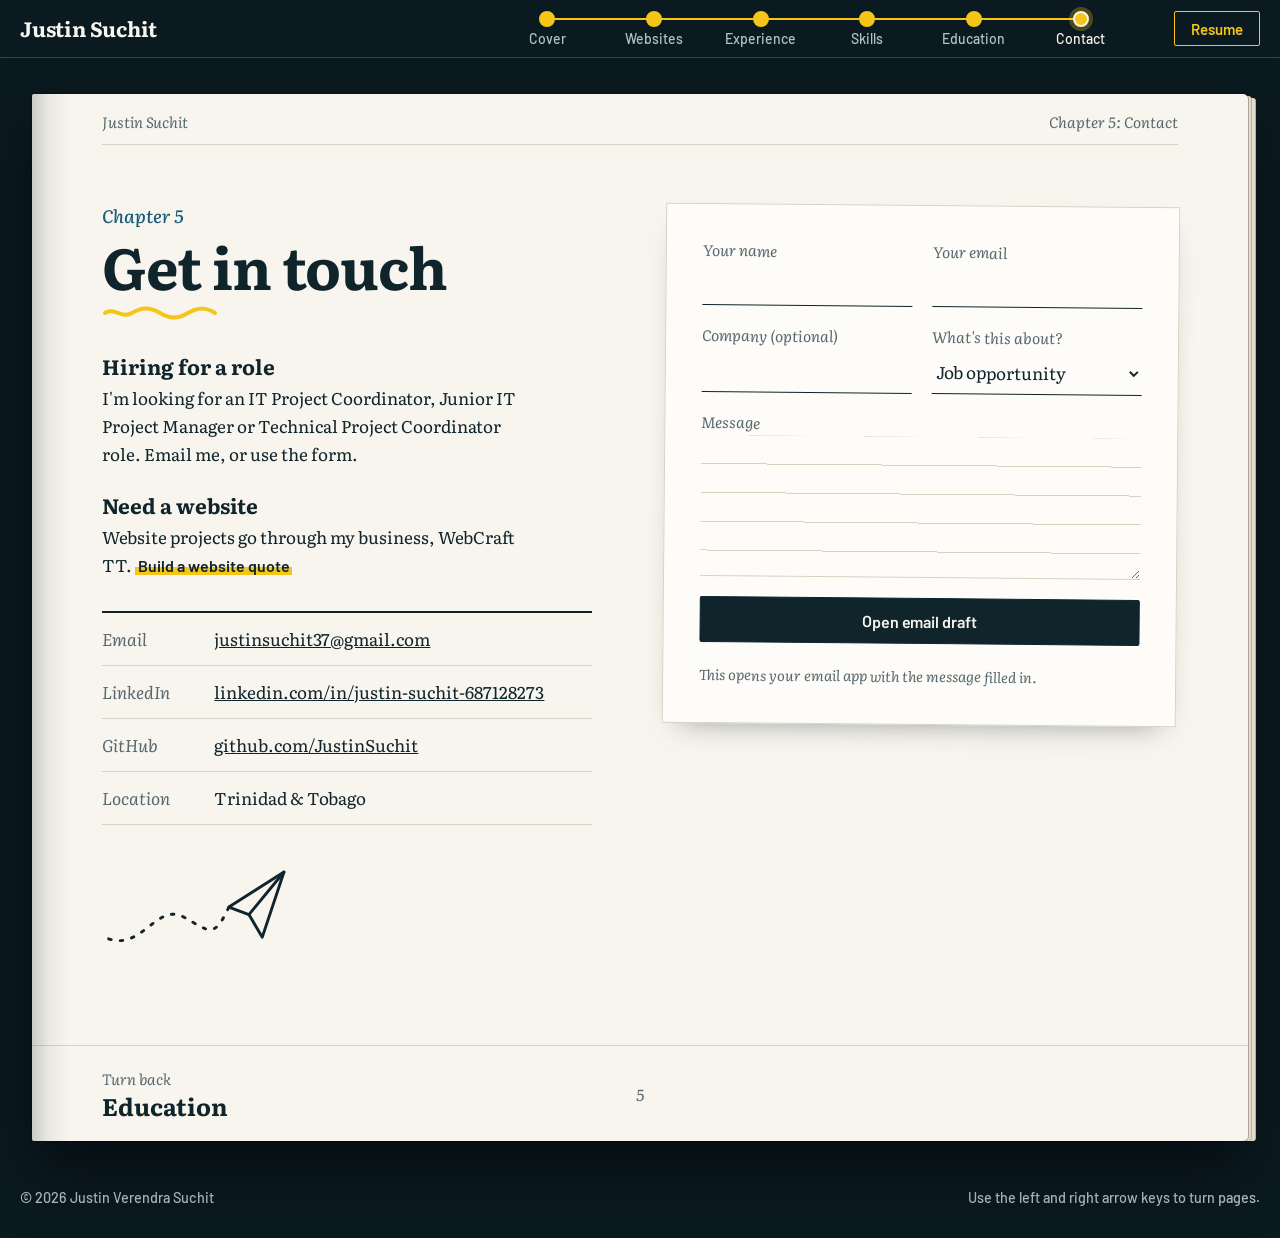
==== commit 9c698241: "Restyle the whole site as a book and unbox the Websites page Co-Authored-By: Claude Fable 5.2 <norep" ====
--- a/contact.html
+++ b/contact.html
@@ -28,7 +28,7 @@
     <a class="wordmark" href="index.html">Justin Suchit</a>
     <nav aria-label="Pages">
       <ol class="rail" id="rail">
-      <li class="passed"><a href="index.html"><span class="node"></span><span class="label">Home</span></a></li>
+      <li class="passed"><a href="index.html"><span class="node"></span><span class="label">Cover</span></a></li>
       <li class="passed"><a href="websites.html"><span class="node"></span><span class="label">Websites</span></a></li>
       <li class="passed"><a href="experience.html"><span class="node"></span><span class="label">Experience</span></a></li>
       <li class="passed"><a href="skills.html"><span class="node"></span><span class="label">Skills</span></a></li>
@@ -42,9 +42,11 @@
 
 <div class="stage">
 <main id="main" data-i="5" tabindex="-1">
+  <div class="wrap"><p class="runhead"><span>Justin Suchit</span><span>Chapter 5: Contact</span></p></div>
   <section id="contact" class="contact">
     <div class="wrap contact-grid">
       <div>
+        <p class="chapter">Chapter 5</p>
         <h1 class="title">Get in touch</h1>
         <div class="paths">
           <div>
@@ -63,8 +65,8 @@
           <li><span>Location</span>Trinidad &amp; Tobago</li>
         </ul>
         <svg class="doodle doodle-plane" viewBox="0 0 230 120" stroke-width="3.5" fill="none" stroke="currentColor" stroke-linecap="round" stroke-linejoin="round" aria-hidden="true">
-          <path d="M8 98c40 14 58-44 90-26s36 26 54-12" stroke-dasharray="3 11"/>
-          <path d="M152 60l66-42-26 78-16-27z" fill="var(--paper)"/><path d="M218 18l-42 51"/>
+          <path class="trail" d="M8 98c40 14 58-44 90-26s36 26 54-12" stroke-dasharray="3 11"/>
+          <g class="fly"><path d="M152 60l66-42-26 78-16-27z" fill="var(--paper)"/><path d="M218 18l-42 51"/></g>
         </svg>
       </div>
       <form class="form" id="contactForm">
@@ -87,7 +89,7 @@
     </div>
   </section>
 
-  <nav class="pager" aria-label="Page turn"><div class="wrap pager-row"><a class="pager-prev" href="education.html"><span>Previous page</span><b>Education</b></a><span></span></div></nav>
+  <nav class="pager" aria-label="Page turn"><div class="wrap pager-row"><a class="pager-prev" href="education.html"><span>Turn back</span><b>Education</b></a><p class="folio" aria-label="Page 5">5</p><span></span></div></nav>
 </main>
 </div>
 
--- a/styles.css
+++ b/styles.css
@@ -1,72 +1,79 @@
-@font-face { font-family: "Barlow"; font-weight: 400; font-style: normal; font-display: swap; src: url("assets/fonts/barlow-latin-400-normal.woff2") format("woff2"); }
+@font-face { font-family: "Literata"; font-weight: 300 800; font-style: normal; font-display: swap; src: url("assets/fonts/literata-latin-wght-normal.woff2") format("woff2"); }
+@font-face { font-family: "Literata"; font-weight: 300 800; font-style: italic; font-display: swap; src: url("assets/fonts/literata-latin-wght-italic.woff2") format("woff2"); }
 @font-face { font-family: "Barlow"; font-weight: 500; font-style: normal; font-display: swap; src: url("assets/fonts/barlow-latin-500-normal.woff2") format("woff2"); }
 @font-face { font-family: "Barlow"; font-weight: 600; font-style: normal; font-display: swap; src: url("assets/fonts/barlow-latin-600-normal.woff2") format("woff2"); }
-@font-face { font-family: "Barlow Condensed"; font-weight: 600; font-style: normal; font-display: swap; src: url("assets/fonts/barlow-condensed-latin-600-normal.woff2") format("woff2"); }
-@font-face { font-family: "Barlow Condensed"; font-weight: 700; font-style: normal; font-display: swap; src: url("assets/fonts/barlow-condensed-latin-700-normal.woff2") format("woff2"); }
-@font-face { font-family: "Barlow Condensed"; font-weight: 800; font-style: normal; font-display: swap; src: url("assets/fonts/barlow-condensed-latin-800-normal.woff2") format("woff2"); }
-
-/* Palette: galvanized steel, port ink, container blue, hi-vis yellow */
+
+/* A hardcover book: navy cloth cover, paper pages, yellow highlighter, margin sketches */
 :root {
-  --steel: #e8ecee;
-  --paper: #fbfcfc;
+  --desk: #0b1a20;
   --ink: #10242c;
   --ink-2: #1a3540;
+  --paper: #f8f5ee;
+  --paper-hi: #fdfcf8;
+  --paper-edge: #e4dccb;
   --blue: #1b5e7b;
   --yellow: #f5c518;
-  --live: #3ddc97;
-  --line: #c4cdd2;
-  --soft: #4d626b;
-  --on-ink-soft: #9fb3bc;
+  --live: #1aa56d;
+  --line: #d9d2c3;
+  --soft: #56676e;
+  --on-ink-soft: #b3c2c8;
   --on-ink-line: #2a4651;
-  --display: "Barlow Condensed", "Arial Narrow", Impact, sans-serif;
-  --body: "Barlow", system-ui, -apple-system, "Segoe UI", sans-serif;
+  --serif: "Literata", Georgia, "Times New Roman", serif;
+  --ui: "Barlow", system-ui, -apple-system, "Segoe UI", sans-serif;
+  --steel: var(--paper);
+  --gutter: clamp(1.4rem, 5.5vw, 4.75rem);
 }
 
 *, *::before, *::after { box-sizing: border-box; }
-body { margin: 0; background: var(--steel); color: var(--ink); font: 400 1.0625rem/1.6 var(--body); -webkit-font-smoothing: antialiased; }
-h1, h2, h3, p, ul, ol { margin: 0; }
+html { overflow-x: clip; }
+body { margin: 0; background: var(--desk); color: var(--ink); font: 400 1.0625rem/1.65 var(--serif); -webkit-font-smoothing: antialiased; }
+h1, h2, h3, p, ul, ol, dl, dd { margin: 0; }
 ul, ol { padding: 0; list-style: none; }
 a { color: inherit; }
 img { max-width: 100%; display: block; }
 :focus-visible { outline: 3px solid var(--yellow); outline-offset: 3px; }
-.wrap { max-width: 82rem; margin: 0 auto; padding: 0 1.25rem; }
-@media (min-width: 900px) { .wrap { padding: 0 2.5rem; } }
-.skip { position: absolute; left: -999px; top: .5rem; z-index: 99; background: var(--ink); color: var(--paper); padding: .5rem 1rem; }
+.wrap { max-width: 80rem; margin: 0 auto; padding: 0 1.25rem; }
+main .wrap { max-width: none; padding: 0 var(--gutter); position: relative; }
+.skip { position: absolute; left: -999px; top: .5rem; z-index: 99; background: var(--yellow); color: var(--ink); padding: .5rem 1rem; }
 .skip:focus { left: .5rem; }
 
-h2, .title { font: 700 clamp(2.5rem, 6vw, 4.25rem)/.95 var(--display); text-transform: uppercase; letter-spacing: -.005em; }
-h3 { font: 600 1.375rem/1.2 var(--display); letter-spacing: .005em; }
-
-/* Header with node rail */
-.top { position: sticky; top: 0; z-index: 40; background: var(--steel); border-bottom: 1px solid var(--line); }
+h2, .title { font: 700 clamp(2.3rem, 5vw, 3.6rem)/1.06 var(--serif); letter-spacing: -.015em; text-wrap: balance; }
+h3 { font: 700 1.3rem/1.25 var(--serif); }
+.chapter { font: italic 500 1.125rem/1.2 var(--serif); color: var(--blue); margin-bottom: .5rem; }
+.mark, .site-links a, .site-links button, .paths a { font: 600 1rem/1.4 var(--ui); color: var(--ink); text-decoration: none; background: linear-gradient(transparent 58%, var(--yellow) 58%) no-repeat 0 0 / 100% 100%; padding: 0 .15em; border: 0; cursor: pointer; transition: background-size .2s; }
+.site-links a:hover, .site-links button:hover, .paths a:hover { background-image: linear-gradient(var(--yellow), var(--yellow)); }
+
+/* Header: sits on the desk, above the book */
+.top { position: sticky; top: 0; z-index: 40; background: var(--desk); border-bottom: 1px solid var(--on-ink-line); color: var(--paper); }
 .top-row { display: grid; grid-template-columns: auto 1fr auto; align-items: center; gap: 1rem 2.5rem; padding-block: .7rem; }
-.wordmark { font: 700 1.5rem/1 var(--display); text-transform: uppercase; text-decoration: none; letter-spacing: .01em; }
-.top-resume { background: var(--ink); color: var(--paper); padding: .5rem 1rem; border-radius: 3px; text-decoration: none; font-weight: 500; font-size: .9375rem; }
-.top-resume:hover { background: var(--blue); }
-
+.wordmark { font: 700 1.3rem/1 var(--serif); text-decoration: none; letter-spacing: -.01em; }
+.top-resume { border: 1.5px solid var(--yellow); color: var(--yellow); padding: .45rem 1rem; border-radius: 2px; text-decoration: none; font: 600 .9375rem var(--ui); transition: background .15s, color .15s; }
+.top-resume:hover { background: var(--yellow); color: var(--ink); }
 .rail { display: grid; grid-template-columns: repeat(6, 1fr); max-width: 40rem; margin-left: auto; }
 .rail li { position: relative; }
-.rail li + li::before { content: ""; position: absolute; top: .5rem; right: 50%; width: 100%; height: 2px; margin-top: -1px; background: var(--line); transition: background .3s; }
-.rail li.passed::before, .rail li.now::before { background: var(--ink); }
-.rail a { position: relative; z-index: 1; display: grid; justify-items: center; gap: .3rem; text-decoration: none; padding-bottom: .1rem; }
-.rail .node { width: 1rem; height: 1rem; border-radius: 50%; border: 2px solid var(--line); background: var(--steel); transition: transform .2s, background .3s, border-color .3s, box-shadow .3s; }
-.rail .passed .node { background: var(--ink); border-color: var(--ink); }
-.rail .now .node { background: var(--yellow); border-color: var(--ink); box-shadow: 0 0 0 4px rgb(245 197 24 / .35); }
-.rail a:hover .node { transform: scale(1.35); border-color: var(--ink); }
-.rail .label { font: 600 .95rem/1 var(--display); letter-spacing: .02em; color: var(--soft); transition: color .2s; }
-.rail .now .label, .rail a:hover .label { color: var(--ink); }
+.rail li + li::before { content: ""; position: absolute; top: .5rem; right: 50%; width: 100%; height: 2px; margin-top: -1px; background: var(--on-ink-line); transition: background .3s; }
+.rail li.passed::before, .rail li.now::before { background: var(--yellow); }
+.rail a { position: relative; z-index: 1; display: grid; justify-items: center; gap: .3rem; text-decoration: none; }
+.rail .node { width: 1rem; height: 1rem; border-radius: 50%; border: 2px solid var(--on-ink-line); background: var(--desk); transition: transform .2s, background .3s, border-color .3s, box-shadow .3s; }
+.rail .passed .node { background: var(--yellow); border-color: var(--yellow); }
+.rail .now .node { background: var(--yellow); border-color: var(--paper); box-shadow: 0 0 0 4px rgb(245 197 24 / .28); }
+.rail a:hover .node { transform: scale(1.35); border-color: var(--paper); }
+.rail .label { font: 500 .875rem/1 var(--ui); color: var(--on-ink-soft); transition: color .2s; }
+.rail .now .label, .rail a:hover .label { color: var(--paper); }
 @media (max-width: 820px) {
   .top-row { grid-template-columns: 1fr auto; }
   .top-row nav { grid-column: 1 / -1; grid-row: 2; }
   .rail { max-width: none; margin: 0 -.5rem; }
-  .rail .label { font-size: .82rem; }
-}
-
-/* Page stage and flip */
-html { overflow-x: clip; }
-.stage { perspective: 2400px; overflow-x: clip; }
-main { position: relative; display: block; background: var(--steel); min-height: 70vh; outline: none; backface-visibility: hidden; }
-main::after { content: ""; position: absolute; inset: 0; pointer-events: none; opacity: 0; background: linear-gradient(90deg, rgb(16 36 44 / 0), rgb(16 36 44 / .45)); }
+  .rail .label { font-size: .78rem; }
+}
+
+/* The book: one paper page on the desk, with a spine and a stack of pages behind it */
+.stage { perspective: 2600px; overflow-x: clip; padding: 1rem .55rem 2rem; }
+@media (min-width: 900px) { .stage { padding: 2.25rem 2rem 3rem; } }
+main { position: relative; display: block; max-width: 80rem; min-height: 70vh; margin: 0 auto; background: var(--paper); border-radius: 2px 5px 5px 2px; overflow: hidden; outline: none; backface-visibility: hidden;
+  box-shadow: 0 0 0 1px rgb(0 0 0 / .25), 4px 1px 0 -1px var(--paper-edge), 5px 1px 0 -1px #b9b09b, 9px 2px 0 -2px var(--paper-edge), 10px 2px 0 -2px #b9b09b, 0 28px 60px rgb(0 0 0 / .5); }
+main::before { content: ""; position: absolute; inset: 0 auto 0 0; width: clamp(.9rem, 3vw, 2.75rem); z-index: 3; pointer-events: none; background: linear-gradient(90deg, rgb(16 36 44 / .2), rgb(16 36 44 / .06) 45%, transparent); }
+main::after { content: ""; position: absolute; inset: 0; z-index: 4; pointer-events: none; opacity: 0; background: linear-gradient(90deg, rgb(16 36 44 / 0), rgb(16 36 44 / .5)); }
 main.out-fwd { transform-origin: left center; animation: turn-out-fwd .42s cubic-bezier(.55, 0, .9, .45) forwards; }
 main.in-fwd { transform-origin: right center; animation: turn-in-fwd .5s cubic-bezier(.1, .6, .3, 1) both; }
 main.out-back { transform-origin: right center; animation: turn-out-back .42s cubic-bezier(.55, 0, .9, .45) forwards; }
@@ -79,265 +86,263 @@
 @keyframes turn-in-back { from { transform: rotateY(-88deg); } to { transform: rotateY(0); } }
 @keyframes shade { to { opacity: 1; } }
 
+.runhead { display: flex; justify-content: space-between; gap: 1rem; padding: 1.1rem 0 .8rem; border-bottom: 1px solid var(--line); font: italic 400 .9375rem/1.3 var(--serif); color: var(--soft); }
+
 /* Buttons */
-.btn { display: inline-flex; align-items: center; justify-content: center; min-height: 3rem; padding: 0 1.4rem; border: 1.5px solid var(--ink); border-radius: 3px; background: transparent; color: var(--ink); font: 600 1rem var(--body); text-decoration: none; cursor: pointer; transition: background .15s, color .15s; }
+.btn { display: inline-flex; align-items: center; justify-content: center; min-height: 2.9rem; padding: 0 1.3rem; border: 1.5px solid var(--ink); border-radius: 2px; background: transparent; color: var(--ink); font: 600 1rem var(--ui); text-decoration: none; cursor: pointer; transition: background .15s, color .15s, border-color .15s; }
 .btn:hover { background: var(--ink); color: var(--paper); }
 .btn-solid { background: var(--ink); color: var(--paper); }
 .btn-solid:hover { background: var(--blue); border-color: var(--blue); }
 .actions { display: flex; flex-wrap: wrap; gap: .75rem; margin-top: 1.75rem; }
-
-.lamp { display: inline-block; width: .625rem; height: .625rem; border-radius: 50%; flex: none; }
-.lamp-live { background: var(--live); box-shadow: 0 0 0 3px rgb(61 220 151 / .22); }
-.lamp-internal { background: var(--yellow); box-shadow: 0 0 0 3px rgb(245 197 24 / .22); }
-
-/* Hero */
-.hero { padding: 3.5rem 0 4.5rem; }
-@media (min-width: 900px) { .hero { padding: 5rem 0 6rem; } }
-.avail { display: flex; align-items: center; gap: .7rem; font-weight: 500; color: var(--soft); margin-bottom: 1.5rem; }
-.hero h1 { font: 800 clamp(4.5rem, 14vw, 11rem)/.8 var(--display); text-transform: uppercase; letter-spacing: -.015em; margin-left: -.04em; }
-.hero-foot { display: grid; gap: 1.5rem; margin-top: 3rem; padding-top: 2rem; border-top: 3px solid var(--ink); }
-.hero-role { font: 600 clamp(1.75rem, 3.2vw, 2.5rem)/1.05 var(--display); max-width: 16ch; }
-.hero-text p { max-width: 62ch; color: var(--ink-2); }
-.hero-photo { width: 8.5rem; aspect-ratio: 4 / 5; object-fit: cover; border-radius: 3px; }
+.lamp { display: inline-block; width: .6rem; height: .6rem; border-radius: 50%; flex: none; }
+.lamp-live { background: var(--live); box-shadow: 0 0 0 3px rgb(26 165 109 / .2); }
+.lamp-internal { background: var(--yellow); box-shadow: 0 0 0 3px rgb(245 197 24 / .3); }
+
+/* Cover */
+.hero { color: var(--paper); padding: clamp(.9rem, 2.4vw, 2rem); background-color: var(--ink);
+  background-image: repeating-linear-gradient(0deg, rgb(255 255 255 / .03) 0 1px, transparent 1px 3px), repeating-linear-gradient(90deg, rgb(255 255 255 / .025) 0 1px, transparent 1px 3px); }
+.hero .wrap { border: 1.5px solid rgb(245 197 24 / .8); outline: 1px solid rgb(245 197 24 / .35); outline-offset: -.45rem; padding: clamp(2rem, 5vw, 4.25rem) clamp(1.4rem, 5vw, 4rem); }
+.avail { display: flex; align-items: center; gap: .7rem; font: 500 1rem/1.4 var(--ui); color: var(--on-ink-soft); margin-bottom: 1.75rem; }
+.avail .lamp-live { background: #3ddc97; }
+.hero h1 { font: 700 clamp(3.3rem, 9.4vw, 7.6rem)/.96 var(--serif); letter-spacing: -.025em; }
+.hero-foot { display: grid; gap: 1.5rem; margin-top: 2.75rem; padding-top: 1.75rem; border-top: 1.5px solid rgb(245 197 24 / .7); }
+.hero-role { font: italic 500 clamp(1.5rem, 2.6vw, 2rem)/1.2 var(--serif); color: var(--yellow); max-width: 17ch; }
+.hero-text p { max-width: 60ch; color: #d3dde1; }
+.hero-photo { width: 8rem; aspect-ratio: 4 / 5; object-fit: cover; border: .4rem solid var(--paper); }
+.hero .btn { border-color: var(--paper); color: var(--paper); }
+.hero .btn:hover { background: var(--paper); color: var(--ink); }
+.hero .btn-solid { background: var(--yellow); border-color: var(--yellow); color: var(--ink); }
+.hero .btn-solid:hover { background: var(--paper); border-color: var(--paper); }
 @media (min-width: 900px) {
-  .hero-foot { grid-template-columns: auto minmax(14rem, 1fr) 2fr; gap: 3rem; align-items: start; }
-  .hero-foot:not(:has(.hero-photo)) { grid-template-columns: minmax(14rem, 1fr) 2fr; }
-}
-
-.stripe { height: 14px; background: repeating-linear-gradient(-45deg, var(--yellow) 0 18px, var(--ink) 18px 36px); }
-
-/* Manifest board */
-.manifest { background: var(--ink); color: var(--paper); padding: 4.5rem 0 5rem; }
-@media (min-width: 900px) { .manifest { padding: 6rem 0 7rem; } }
-.manifest-head { display: grid; gap: 1rem; margin-bottom: 2.5rem; }
-.manifest-head p { color: var(--on-ink-soft); max-width: 46ch; }
+  .hero-foot { grid-template-columns: auto minmax(13rem, 1fr) 2fr; gap: 3rem; align-items: start; }
+  .hero-foot:not(:has(.hero-photo)) { grid-template-columns: minmax(13rem, 1fr) 2fr; }
+}
+
+/* Contents */
+.contents { padding: 3.5rem 0 3rem; }
+@media (min-width: 900px) { .contents { padding: 5rem 0 4rem; } }
+.toc { margin-top: 2rem; }
+.toc a { display: grid; grid-template-columns: 2.25rem auto 1fr; gap: 0 .9rem; align-items: baseline; padding: .85rem 0; text-decoration: none; }
+.toc-n { font: italic 500 1.25rem var(--serif); color: var(--blue); }
+.toc-name { font: 700 clamp(1.5rem, 2.8vw, 2.1rem)/1.15 var(--serif); letter-spacing: -.01em; background: linear-gradient(var(--yellow), var(--yellow)) no-repeat 0 88% / 0 38%; transition: background-size .3s; }
+.toc a:hover .toc-name, .toc a:focus-visible .toc-name { background-size: 100% 38%; }
+.toc-dots { display: none; }
+.toc-text { grid-column: 2 / -1; font-style: italic; color: var(--soft); }
+@media (min-width: 800px) {
+  .toc a { grid-template-columns: 2.25rem auto 1fr auto; }
+  .toc-dots { display: block; align-self: end; height: 0; border-bottom: 2px dotted #a8a08d; margin-bottom: .5em; }
+  .toc-text { grid-column: auto; text-align: right; max-width: 30rem; }
+}
+.with-arrow { display: flex; align-items: flex-end; gap: 1.25rem; flex-wrap: wrap; }
+.contents h2.with-arrow::after { flex-basis: 100%; margin-top: 0; }
+.doodle-arrow { width: 5rem; height: auto; color: var(--blue); transform: translateY(1.4rem) rotate(8deg); }
+
+/* Also by the author */
+.startup { padding: 3rem 0 4.5rem; }
+.startup-grid { display: grid; gap: 2rem; padding-top: 3rem; border-top: 1px solid var(--line); }
+@media (min-width: 900px) { .startup-grid { grid-template-columns: 1fr 1.3fr; gap: 4rem; align-items: start; } }
+.startup-kicker { font: italic 500 1.125rem/1.2 var(--serif); color: var(--blue); margin-bottom: .5rem; }
+.startup-tag { font: italic 500 clamp(1.3rem, 2.2vw, 1.6rem)/1.2 var(--serif); margin-top: .6rem; color: var(--soft); }
+.startup-grid p { max-width: 60ch; }
+.startup-list { display: grid; grid-template-columns: 1fr 1fr; gap: 0 2rem; margin-top: 1.5rem; border-top: 2px solid var(--ink); }
+.startup-list li { padding: .6rem 0; border-bottom: 1px solid var(--line); }
+@media (max-width: 520px) { .startup-list { grid-template-columns: 1fr; } }
+.doodle-craft { display: block; width: min(100%, 17rem); height: auto; margin-top: 2rem; }
+
+/* Chapter pages */
+.band, .manifest, .contact { padding: 2.75rem 0 4rem; }
+@media (min-width: 900px) { .band, .manifest, .contact { padding: 3.75rem 0 5.5rem; } }
+.band .title { margin-bottom: 2.5rem; }
+.page-art { position: absolute; right: var(--gutter); top: -1.25rem; width: clamp(5.5rem, 12vw, 10rem); height: auto; }
+
+/* Chapter 1: plates you leaf through */
+.manifest-head { display: grid; gap: 1.25rem; margin-bottom: 2.5rem; }
+.manifest-head p:not(.chapter) { color: var(--soft); max-width: 44ch; font-style: italic; }
 @media (min-width: 900px) { .manifest-head { grid-template-columns: 1fr auto; align-items: end; } }
-
-.board { border-top: 1px solid var(--on-ink-line); }
-.site { display: grid; gap: .75rem 2rem; padding: 1.75rem 0; border-bottom: 1px solid var(--on-ink-line); grid-template-columns: 1fr; }
-.site-status { display: flex; align-items: center; gap: .6rem; font-weight: 500; font-size: .9375rem; color: var(--on-ink-soft); }
-.site-name { all: unset; cursor: pointer; display: block; font: 700 clamp(1.45rem, 6.4vw, 2.85rem)/.95 var(--display); text-transform: uppercase; letter-spacing: -.005em; overflow-wrap: anywhere; transition: color .15s; }
-.site-name:hover { color: var(--yellow); }
+.wheel { --wh: clamp(32rem, 76vh, 46rem); display: grid; grid-template-columns: minmax(0, 1fr) auto; gap: 1.5rem; outline: none; }
+.wheel:focus-visible { outline: 3px solid var(--yellow); outline-offset: 8px; }
+.wheel-stage { position: relative; height: var(--wh); overflow: hidden; perspective: 1800px; perspective-origin: 50% 40%; cursor: pointer; -webkit-mask-image: linear-gradient(#000 80%, transparent); mask-image: linear-gradient(#000 80%, transparent); }
+.wcard { position: absolute; inset: 0 0 auto 0; height: 62%; display: grid; grid-template-columns: minmax(0, 1.1fr) minmax(0, 1fr); gap: clamp(1.5rem, 4vw, 3.5rem); align-items: center; padding: .75rem .5rem .75rem 1rem; cursor: default; transform-origin: 50% 0; transition: transform .6s cubic-bezier(.2, .7, .2, 1), opacity .6s ease; will-change: transform; }
+.wcard.is-next { pointer-events: none; }
+.site-shot { all: unset; box-sizing: border-box; display: block; cursor: pointer; justify-self: center; width: min(100%, calc((var(--wh) * .62 - 5.5rem) * 1.6)); padding: .55rem .55rem 0; background: #fff; box-shadow: 0 1px 2px rgb(16 36 44 / .25), 0 14px 28px -10px rgb(16 36 44 / .45); transform: rotate(-1.4deg); transition: transform .3s; }
+.wcard:nth-child(even) .site-shot { transform: rotate(1.2deg); }
+.wcard:hover .site-shot { transform: rotate(0) scale(1.015); }
+.shot { display: block; width: 100%; height: auto; aspect-ratio: 8 / 5; object-fit: cover; object-position: top; }
+.shot-none { display: grid; place-items: center; padding: 1rem; text-align: center; font: italic 600 1.6rem/1.2 var(--serif); color: var(--soft); background: repeating-linear-gradient(-45deg, var(--paper) 0 12px, var(--paper-edge) 12px 13px); }
+.plate-cap { display: block; padding: .4rem 0 .5rem; text-align: center; font: italic 400 .9rem/1.2 var(--serif); color: var(--soft); }
+.wcard-body { min-width: 0; }
+.site-status { display: flex; align-items: center; gap: .55rem; font: 500 .9375rem/1 var(--ui); color: var(--soft); margin-bottom: .6rem; }
+.site-name { all: unset; cursor: pointer; display: block; font: 700 clamp(1.6rem, 2.7vw, 2.4rem)/1.1 var(--serif); letter-spacing: -.015em; overflow-wrap: anywhere; background: linear-gradient(var(--yellow), var(--yellow)) no-repeat 0 90% / 0 34%; transition: background-size .3s; }
+.site-name:hover { background-size: 100% 34%; }
 .site-name:focus-visible { outline: 3px solid var(--yellow); outline-offset: 4px; }
-.site-client { font-weight: 600; margin-top: .5rem; }
-.site-desc { color: var(--on-ink-soft); max-width: 52ch; margin-top: .25rem; font-size: 1rem; }
-.site-stack { color: var(--on-ink-soft); font-size: .9375rem; }
-.site-links { display: flex; flex-wrap: wrap; gap: .6rem; align-items: start; }
-.site-links a, .site-links button { font: 600 .9375rem var(--body); min-height: 2.6rem; padding: 0 1rem; display: inline-flex; align-items: center; border-radius: 3px; border: 1.5px solid var(--on-ink-line); background: transparent; color: var(--paper); text-decoration: none; cursor: pointer; white-space: nowrap; transition: border-color .15s, background .15s, color .15s; }
-.site-links a { background: var(--yellow); border-color: var(--yellow); color: var(--ink); }
-.site-links a:hover { background: var(--paper); border-color: var(--paper); }
-.site-links button:hover { border-color: var(--paper); }
-.site-shot { all: unset; display: block; cursor: pointer; }
-.shot { display: block; width: 100%; height: auto; aspect-ratio: 8 / 5; object-fit: cover; object-position: top; border-radius: 3px; border: 1px solid var(--on-ink-line); background: var(--ink-2); transition: transform .25s, border-color .2s; }
-.shot-none { display: grid; place-items: center; padding: 1rem; text-align: center; font: 700 1.5rem/1 var(--display); text-transform: uppercase; color: var(--on-ink-soft); background: repeating-linear-gradient(-45deg, var(--ink-2) 0 14px, var(--ink) 14px 28px); }
-.site:hover .shot { transform: scale(1.03); border-color: var(--yellow); }
-.site-status { margin-bottom: .5rem; }
-.site-stack { margin-top: .6rem; }
-@media (min-width: 700px) {
-  .site { grid-template-columns: 15rem minmax(0, 1fr); align-items: start; }
-  .site-links { grid-column: 2; }
-}
-@media (min-width: 1000px) {
-  .site { grid-template-columns: 17rem minmax(0, 1fr) auto; gap: 2.5rem; padding: 2.25rem 0; }
-  .site-links { grid-column: auto; padding-top: 1.9rem; justify-content: flex-end; }
-}
-
-.sub-head { margin: 4rem 0 1.25rem; font-size: 1.75rem; text-transform: uppercase; }
-.systems { display: grid; gap: 1rem; }
+.site-client { font-style: italic; color: var(--blue); margin-top: .45rem; font-size: 1.125rem; }
+.site-desc { margin-top: .6rem; max-width: 46ch; }
+.site-stack { margin-top: .6rem; font-size: .95rem; color: var(--soft); }
+.site-links { display: flex; flex-wrap: wrap; gap: .5rem 1.5rem; margin-top: 1.25rem; }
+.wheel-side { display: flex; flex-direction: column; align-items: center; gap: .75rem; height: calc(var(--wh) * .62); }
+.wheel-btn { width: 2.6rem; height: 2.6rem; flex: none; display: grid; place-items: center; border-radius: 50%; border: 1.5px solid var(--ink); background: transparent; color: var(--ink); cursor: pointer; transition: background .15s, color .15s; }
+.wheel-btn:hover:not(:disabled) { background: var(--ink); color: var(--paper); }
+.wheel-btn:disabled { opacity: .25; cursor: default; }
+.wheel-nodes { flex: 1; display: flex; flex-direction: column; min-height: 0; }
+.wheel-nodes li { position: relative; flex: 1; display: flex; align-items: center; justify-content: center; }
+.wheel-nodes li + li::before { content: ""; position: absolute; left: 50%; bottom: 50%; width: 2px; height: 100%; margin-left: -1px; background: var(--line); transition: background .3s; }
+.wheel-nodes li.passed::before, .wheel-nodes li.now::before { background: var(--ink); }
+.wheel-nodes button { all: unset; position: relative; z-index: 1; cursor: pointer; padding: .35rem; display: grid; }
+.wheel-nodes button:focus-visible { outline: 3px solid var(--yellow); border-radius: 50%; }
+.wheel-nodes .node { display: block; width: .85rem; height: .85rem; border-radius: 50%; border: 2px solid #a8a08d; background: var(--paper); transition: transform .2s, background .3s, border-color .3s, box-shadow .3s; }
+.wheel-nodes .passed .node { background: var(--ink); border-color: var(--ink); }
+.wheel-nodes .now .node { background: var(--yellow); border-color: var(--ink); transform: scale(1.35); box-shadow: 0 0 0 5px rgb(245 197 24 / .3); }
+.wheel-nodes button:hover .node { border-color: var(--ink); transform: scale(1.35); }
+.wheel-count { font: italic 400 .95rem/1 var(--serif); color: var(--soft); white-space: nowrap; }
+@media (max-width: 800px) {
+  .wheel { --wh: clamp(38rem, 86vh, 44rem); grid-template-columns: minmax(0, 1fr); gap: 1rem; }
+  .wcard { height: 78%; grid-template-columns: 1fr; align-content: start; gap: 1.25rem; padding: .5rem .25rem; }
+  .site-shot { width: min(100%, 19rem); }
+  .site-stack, .site-client { display: none; }
+  .site-desc { display: -webkit-box; -webkit-line-clamp: 3; -webkit-box-orient: vertical; overflow: hidden; }
+  .wheel-side { flex-direction: row; height: auto; }
+  .wheel-nodes { flex-direction: row; }
+  .wheel-nodes li + li::before { left: auto; right: 50%; bottom: auto; top: 50%; width: 100%; height: 2px; margin: -1px 0 0; }
+}
+.sub-head { margin: 3.5rem 0 0; padding-top: 2.5rem; border-top: 1px solid var(--line); font-size: 1.6rem; }
+.systems { display: grid; gap: 0 3.5rem; margin-top: 1rem; }
 @media (min-width: 800px) { .systems { grid-template-columns: 1fr 1fr; } }
-.system { all: unset; box-sizing: border-box; cursor: pointer; display: block; padding: 1.5rem; border: 1px solid var(--on-ink-line); border-radius: 3px; transition: border-color .15s; }
-.system:hover { border-color: var(--yellow); }
+.system { all: unset; box-sizing: border-box; cursor: pointer; display: block; padding: 1.1rem 0; }
 .system:focus-visible { outline: 3px solid var(--yellow); outline-offset: 3px; }
-.system b { display: block; font: 600 1.375rem/1.15 var(--display); }
-.system span { display: block; color: var(--on-ink-soft); font-size: 1rem; margin-top: .4rem; }
-
-/* Light bands */
-.band { padding: 4.5rem 0; }
-@media (min-width: 900px) { .band { padding: 6.5rem 0; } }
-.band-tint { background: var(--paper); border-bottom: 1px solid var(--line); }
-.band h2, .band .title { margin-bottom: 2.5rem; }
-
-.roles { border-top: 3px solid var(--ink); }
-.role { display: grid; gap: .75rem 3rem; padding: 2rem 0; border-bottom: 1px solid var(--line); }
-@media (min-width: 900px) { .role { grid-template-columns: 15rem 1fr; padding: 2.5rem 0; } }
-.when { font: 600 1.25rem/1.2 var(--display); color: var(--blue); }
-.when span { display: block; font: 400 .9375rem/1.5 var(--body); color: var(--soft); margin-top: .2rem; }
-.role h3 { font-size: 1.75rem; }
-.where { font-weight: 600; color: var(--ink-2); margin-top: .15rem; }
-.role ul { margin-top: 1rem; display: grid; gap: .6rem; max-width: 72ch; }
-.role li { position: relative; padding-left: 1.25rem; }
-.role li::before { content: ""; position: absolute; left: 0; top: .68em; width: .5rem; height: 2px; background: var(--blue); }
-
+.system b { font: 700 1.25rem/1.25 var(--serif); background: linear-gradient(var(--yellow), var(--yellow)) no-repeat 0 90% / 0 36%; transition: background-size .3s; }
+.system:hover b { background-size: 100% 36%; }
+.system span { display: block; color: var(--soft); margin-top: .3rem; max-width: 46ch; }
+
+/* Experience */
+.roles { border-top: 2px solid var(--ink); }
+.role { display: grid; gap: .6rem 3rem; padding: 2rem 0; border-bottom: 1px solid var(--line); }
+@media (min-width: 900px) { .role { grid-template-columns: 14rem 1fr; padding: 2.5rem 0; } }
+.when { font: italic 500 1.125rem/1.3 var(--serif); color: var(--blue); }
+.when span { display: block; font: 500 .9375rem/1.5 var(--ui); color: var(--soft); margin-top: .2rem; }
+.role h3 { font-size: 1.6rem; letter-spacing: -.01em; }
+.where { font-style: italic; margin-top: .15rem; }
+.where a:hover { color: var(--blue); }
+.role ul { margin-top: 1rem; display: grid; gap: .6rem; max-width: 70ch; }
+.role li { position: relative; padding-left: 1.3rem; }
+.role li::before { content: ""; position: absolute; left: 0; top: .72em; width: .55rem; height: 2px; background: var(--blue); }
+
+/* Skills */
 .skills { display: grid; gap: 2.5rem 3rem; }
 @media (min-width: 700px) { .skills { grid-template-columns: 1fr 1fr; } }
 @media (min-width: 1100px) { .skills { grid-template-columns: repeat(4, 1fr); } }
-.skill h3 { padding-bottom: .75rem; margin-bottom: .75rem; border-bottom: 3px solid var(--blue); }
+.skill h3 { padding-bottom: .7rem; margin-bottom: .6rem; border-bottom: 2px solid var(--ink); }
 .skill li { padding: .4rem 0; border-bottom: 1px solid var(--line); font-size: 1rem; }
-
-.edu { display: grid; gap: 2rem 3rem; border-top: 3px solid var(--ink); padding-top: 2rem; }
+.skill-icon { display: block; width: 3rem; height: 3rem; margin-bottom: .9rem; }
+
+/* Education */
+.edu { display: grid; gap: 2rem 3rem; border-top: 2px solid var(--ink); padding-top: 2rem; }
 @media (min-width: 900px) { .edu { grid-template-columns: repeat(3, 1fr); } }
-.edu h3 { font-size: 1.625rem; margin-top: .35rem; }
+.edu h3 { font-size: 1.5rem; margin-top: .35rem; letter-spacing: -.01em; }
 .detail { color: var(--soft); margin-top: .6rem; font-size: 1rem; max-width: 42ch; }
 
 /* Contact */
-.contact { background: var(--yellow); padding: 4.5rem 0; }
-@media (min-width: 900px) { .contact { padding: 6.5rem 0; } }
 .contact-grid { display: grid; gap: 3rem; }
-@media (min-width: 950px) { .contact-grid { grid-template-columns: 1fr 1.1fr; gap: 5rem; } }
-.contact-lead { margin-top: 1.25rem; max-width: 44ch; font-size: 1.125rem; }
+@media (min-width: 950px) { .contact-grid { grid-template-columns: 1fr 1.05fr; gap: 4.5rem; } }
+.paths { display: grid; gap: 1.5rem; margin-top: 2rem; }
+.paths p { margin-top: .3rem; max-width: 44ch; }
 .contact-links { margin-top: 2rem; border-top: 2px solid var(--ink); }
-.contact-links li { display: grid; grid-template-columns: 6rem 1fr; gap: 1rem; padding: .8rem 0; border-bottom: 1px solid rgb(16 36 44 / .3); font-weight: 500; overflow-wrap: anywhere; }
-.contact-links span { font-weight: 400; }
-.form { display: grid; gap: 1rem; background: var(--paper); padding: 1.5rem; border-radius: 3px; align-self: start; }
-@media (min-width: 700px) { .form { padding: 2rem; } }
-.pair { display: grid; gap: 1rem; }
+.contact-links li { display: grid; grid-template-columns: 6rem 1fr; gap: 1rem; padding: .75rem 0; border-bottom: 1px solid var(--line); overflow-wrap: anywhere; }
+.contact-links span { font-style: italic; color: var(--soft); }
+.contact-links a:hover { color: var(--blue); }
+.doodle-plane { display: block; width: 12rem; height: auto; margin-top: 2rem; }
+.form { display: grid; gap: 1.25rem; align-self: start; background: var(--paper-hi); padding: 1.5rem; border: 1px solid var(--line); box-shadow: 0 14px 30px -18px rgb(16 36 44 / .5); transform: rotate(.5deg); }
+@media (min-width: 700px) { .form { padding: 2.25rem; } }
+.pair { display: grid; gap: 1.25rem; }
 @media (min-width: 600px) { .pair { grid-template-columns: 1fr 1fr; } }
-.form label { display: grid; gap: .35rem; font-weight: 500; font-size: .9375rem; }
-.form input, .form select, .form textarea { width: 100%; padding: .7rem .8rem; border: 1.5px solid var(--line); border-radius: 3px; background: #fff; color: var(--ink); font: 400 1rem var(--body); }
-.form input:focus, .form select:focus, .form textarea:focus { outline: none; border-color: var(--ink); }
-.form textarea { resize: vertical; }
-.form-note { font-size: .875rem; color: var(--soft); }
-
-.foot { background: var(--ink); color: var(--on-ink-soft); padding: 1.5rem 0; font-size: .9375rem; }
-.foot-row { display: flex; flex-wrap: wrap; justify-content: space-between; gap: .75rem 2rem; }
-
-/* Case dialog */
-.case { width: min(60rem, calc(100vw - 1.5rem)); max-height: calc(100vh - 1.5rem); padding: 0; border: 0; border-radius: 4px; background: var(--paper); color: var(--ink); overflow: auto; }
-.case::backdrop { background: rgb(16 36 44 / .82); }
+.form label { display: grid; gap: .2rem; font: italic 400 .95rem/1.3 var(--serif); color: var(--soft); }
+.form input, .form select, .form textarea { width: 100%; padding: .5rem 0; border: 0; border-bottom: 1.5px solid var(--ink); border-radius: 0; background: transparent; color: var(--ink); font: 400 1.0625rem var(--serif); }
+.form textarea { resize: vertical; background-image: repeating-linear-gradient(transparent 0 1.74rem, var(--line) 1.74rem calc(1.74rem + 1px)); line-height: 1.75rem; border-bottom-color: var(--line); padding: 0; }
+.form input:focus, .form select:focus, .form textarea:focus { outline: none; border-bottom-color: var(--blue); box-shadow: 0 2px 0 var(--yellow); }
+.form-note { font-size: .9rem; font-style: italic; color: var(--soft); }
+
+/* Page turn links and folio */
+.pager { border-top: 1px solid var(--line); }
+.pager-row { display: grid; grid-template-columns: 1fr auto 1fr; align-items: center; gap: 1rem; padding-block: 1.3rem; }
+.pager a { display: grid; gap: .1rem; text-decoration: none; justify-self: start; }
+.pager a span { font: italic 400 .9375rem var(--serif); color: var(--soft); }
+.pager b { font: 700 clamp(1.15rem, 2.4vw, 1.5rem)/1.2 var(--serif); background: linear-gradient(var(--yellow), var(--yellow)) no-repeat 0 90% / 0 36%; transition: background-size .3s; }
+.pager a:hover b { background-size: 100% 36%; }
+.pager .pager-next { text-align: right; justify-self: end; justify-items: end; }
+.folio { font: italic 400 1rem var(--serif); color: var(--soft); }
+
+.foot { color: var(--on-ink-soft); padding: 0 0 2rem; font: 500 .9rem var(--ui); }
+.foot-row { display: flex; flex-wrap: wrap; justify-content: space-between; gap: .5rem 2rem; }
+@media (max-width: 820px) { .foot-row p:last-child { display: none; } }
+
+/* Case notes: a loose sheet */
+.case { width: min(58rem, calc(100vw - 1.5rem)); max-height: calc(100vh - 1.5rem); padding: 0; border: 0; border-radius: 2px; background: var(--paper-hi); color: var(--ink); overflow: auto; box-shadow: 0 30px 80px rgb(0 0 0 / .5); }
+.case::backdrop { background: rgb(11 26 32 / .8); }
 .case-in { padding: 1.5rem; }
-@media (min-width: 800px) { .case-in { padding: 3rem; } }
-.case-top { display: flex; justify-content: space-between; align-items: center; gap: 1rem; margin-bottom: 1.75rem; }
-.case-top .site-status { color: var(--soft); }
-.case-top .lamp-live { background: #12a36a; }
-.case h2 { font-size: clamp(2.25rem, 6vw, 3.75rem); overflow-wrap: anywhere; }
-.case-sum { margin-top: 1rem; font-size: 1.125rem; max-width: 60ch; color: var(--ink-2); }
-.case-grid { display: grid; gap: 2.5rem; margin-top: 2.5rem; padding-top: 2rem; border-top: 3px solid var(--ink); }
+@media (min-width: 800px) { .case-in { padding: 3rem 3.5rem; } }
+.case-top { display: flex; justify-content: space-between; align-items: center; gap: 1rem; margin-bottom: 1.5rem; }
+.case-top .site-status { margin: 0; }
+.case h2 { font-size: clamp(2rem, 5vw, 3.1rem); overflow-wrap: anywhere; }
+.case-sum { margin-top: .9rem; font-size: 1.15rem; font-style: italic; max-width: 58ch; color: var(--ink-2); }
+.case-shot { margin-top: 2rem; padding: .6rem; background: #fff; box-shadow: 0 1px 2px rgb(16 36 44 / .25), 0 14px 28px -12px rgb(16 36 44 / .4); }
+.figures { display: grid; gap: 1.5rem 3rem; margin: 2.25rem 0 0; }
+@media (min-width: 700px) { .figures { grid-template-columns: 1fr 1fr; } }
+.figures dt { font: 700 clamp(2.75rem, 6vw, 4rem)/1 var(--serif); color: var(--blue); letter-spacing: -.02em; }
+.figures dd { margin: .3rem 0 0; max-width: 32ch; font-style: italic; color: var(--ink-2); }
+.case-grid { display: grid; gap: 2.5rem; margin-top: 2.25rem; padding-top: 2rem; border-top: 2px solid var(--ink); }
 @media (min-width: 850px) { .case-grid { grid-template-columns: 1.7fr 1fr; } }
-.case-main { display: grid; gap: 1.75rem; }
-.case-main h3, .case-side h3 { font-size: 1.25rem; color: var(--blue); margin-bottom: .4rem; }
+.case-main { display: grid; gap: 1.6rem; }
+.case-main h3, .case-side h3 { font: italic 500 1.125rem/1.3 var(--serif); color: var(--blue); margin-bottom: .35rem; }
 .case-main ul { display: grid; gap: .5rem; }
-.case-main li { position: relative; padding-left: 1.25rem; }
-.case-main li::before { content: ""; position: absolute; left: 0; top: .68em; width: .5rem; height: 2px; background: var(--blue); }
+.case-main li { position: relative; padding-left: 1.3rem; }
+.case-main li::before { content: ""; position: absolute; left: 0; top: .72em; width: .55rem; height: 2px; background: var(--blue); }
 .case-side { display: grid; gap: 1.5rem; align-content: start; }
 .case-side li { padding: .35rem 0; border-bottom: 1px solid var(--line); }
 
-/* Home route map */
-.routes { background: var(--ink); color: var(--paper); padding: 4.5rem 0 5rem; }
-@media (min-width: 900px) { .routes { padding: 6rem 0 7rem; } }
-.route-map { margin-top: 3rem; display: grid; }
-.route-map li { position: relative; }
-.route-map a { display: grid; gap: .35rem; text-decoration: none; padding: 0 0 2.25rem 2.75rem; }
-.route-map li::before { content: ""; position: absolute; left: .68rem; top: .75rem; bottom: -.75rem; width: 2px; background: var(--on-ink-line); }
-.route-map li:last-child::before { display: none; }
-.route-map .node { position: absolute; left: 0; top: .15rem; width: 1.5rem; height: 1.5rem; border-radius: 50%; border: 2px solid var(--on-ink-soft); background: var(--ink); transition: transform .2s, background .2s, border-color .2s, box-shadow .2s; }
-.route-map b { font: 700 clamp(1.9rem, 3vw, 2.5rem)/1 var(--display); text-transform: uppercase; transition: color .2s; }
-.route-text { color: var(--on-ink-soft); font-size: 1rem; max-width: 28ch; }
-.route-map a:hover .node, .route-map a:focus-visible .node { background: var(--yellow); border-color: var(--yellow); transform: scale(1.25); box-shadow: 0 0 0 6px rgb(245 197 24 / .2); }
-.route-map a:hover b, .route-map a:focus-visible b { color: var(--yellow); }
-@media (min-width: 900px) {
-  .route-map { grid-template-columns: repeat(5, 1fr); }
-  .route-map a { padding: 3rem 1.5rem 0 0; }
-  .route-map li::before { left: .75rem; right: -.75rem; top: .68rem; bottom: auto; width: auto; height: 2px; }
-  .route-map .node { top: 0; }
-}
-
-/* Page turn links */
-.pager { border-top: 1px solid var(--line); background: var(--steel); }
-.pager-row { display: grid; grid-template-columns: 1fr 1fr; }
-.pager a { display: grid; gap: .15rem; padding: 1.75rem 0; text-decoration: none; }
-.pager span { color: var(--soft); font-size: .9375rem; }
-.pager b { font: 700 clamp(1.6rem, 4vw, 2.5rem)/1 var(--display); text-transform: uppercase; transition: color .15s, transform .2s; }
-.pager-next { text-align: right; justify-items: end; border-left: 1px solid var(--line); }
-.pager-next:hover b { color: var(--blue); transform: translateX(6px); }
-.pager-prev:hover b { color: var(--blue); transform: translateX(-6px); }
-
+/* Margin sketches */
+.doodle { color: var(--ink); overflow: visible; flex: none; }
+.title::after, .contents h2::after { content: ""; display: block; width: 7.25rem; height: 1rem; margin-top: .6rem; background: url("data:image/svg+xml,%3Csvg xmlns='http://www.w3.org/2000/svg' viewBox='0 0 116 16'%3E%3Cpath d='M3 8C12 2 20 14 30 8S48 2 58 8s18 6 28 0 18-6 27 0' fill='none' stroke='%23f5c518' stroke-width='4' stroke-linecap='round'/%3E%3C/svg%3E") no-repeat left / contain; }
+.hero-art { display: none; color: var(--paper); }
+.hero-art [fill="var(--paper)"] { fill: var(--ink-2); }
+.hero-art [stroke="var(--blue)"] { stroke: var(--yellow); }
+.hero-art [stroke="var(--soft)"] { stroke: var(--on-ink-soft); }
+.hero-art [fill="var(--blue)"] { fill: #2a7ea3; }
+@media (min-width: 1100px) { .hero-art { display: block; position: absolute; right: clamp(1.5rem, 4vw, 3.5rem); top: 2.25rem; width: min(29vw, 26rem); height: auto; } }
+/* Doodle motion */
+.doodle * { transform-box: fill-box; transform-origin: center; }
+.doodle .sway { transform-box: view-box; transform-origin: 260px 78px; }
+.twinkle { animation: twinkle 2.6s ease-in-out infinite; }
+.twinkle.t2 { animation-delay: .9s; }
+.twinkle.t3 { animation-delay: 1.7s; }
+@keyframes twinkle { 0%, 100% { transform: scale(1) rotate(0); opacity: 1; } 50% { transform: scale(.45) rotate(45deg); opacity: .35; } }
+.pulse { animation: pulse 2.75s ease-in-out infinite; }
+@keyframes pulse { 0%, 100% { opacity: .2; transform: scaleX(.9); } 50% { opacity: 1; transform: scaleX(1.06); } }
+.tap { animation: tap 2.75s ease-in-out infinite; }
+@keyframes tap { 0%, 70%, 100% { transform: translate(0, 0); } 80% { transform: translate(-5px, -5px) scale(.88); } 90% { transform: translate(0, 0); } }
+.scribble { animation: scribble 1.6s ease-in-out infinite; }
+@keyframes scribble { 0%, 100% { transform: translate(0, 0) rotate(0); } 25% { transform: translate(-7px, 2px) rotate(-3deg); } 50% { transform: translate(-1px, -2px) rotate(1deg); } 75% { transform: translate(-9px, 1px) rotate(-4deg); } }
+.doodle-arrow { animation: nudge 1.8s ease-in-out infinite; }
+@keyframes nudge { 0%, 100% { transform: translateY(1.4rem) rotate(8deg); } 50% { transform: translate(.35rem, 1.9rem) rotate(8deg); } }
+.title::after, .contents h2::after { animation: draw 1s .25s cubic-bezier(.3, .7, .2, 1) both; }
+@keyframes draw { from { clip-path: inset(0 100% 0 0); } to { clip-path: inset(0 0 0 0); } }
+.skill-icon { animation: hop 3.2s ease-in-out infinite; }
+.skill:nth-child(2) .skill-icon { animation-delay: .35s; }
+.skill:nth-child(3) .skill-icon { animation-delay: .7s; }
+.skill:nth-child(4) .skill-icon { animation-delay: 1.05s; }
+@keyframes hop { 0%, 22%, 100% { transform: translateY(0) rotate(0); } 8% { transform: translateY(-7px) rotate(-6deg); } 15% { transform: translateY(0) rotate(3deg); } }
+.page-art { animation: bob 4s ease-in-out infinite; }
+@keyframes bob { 0%, 100% { transform: translateY(0) rotate(-2deg); } 50% { transform: translateY(-7px) rotate(2deg); } }
+.clasp { animation: twinkle 3s ease-in-out infinite; }
+.doodle .tassel { transform-box: view-box; transform-origin: 154px 48px; animation: swing 2.4s ease-in-out infinite; }
+@keyframes swing { 0%, 100% { transform: rotate(-9deg); } 50% { transform: rotate(9deg); } }
+.trail { animation: march 1.2s linear infinite; }
+@keyframes march { to { stroke-dashoffset: -28; } }
+.fly { animation: fly 3s ease-in-out infinite; }
+@keyframes fly { 0%, 100% { transform: translate(0, 0) rotate(0); } 50% { transform: translate(7px, -8px) rotate(-4deg); } }
+.doodle-craft .twinkle, .hero-art .twinkle, .page-art .twinkle { transform-origin: center; }
 @media (prefers-reduced-motion: reduce) { * { transition: none !important; animation: none !important; } }
-@media (max-width: 820px) { .foot-row p:last-child { display: none; } }
-
-/* Startup block on the home page */
-.startup { background: var(--paper); padding: 4.5rem 0; }
-@media (min-width: 900px) { .startup { padding: 6rem 0; } }
-.startup-grid { display: grid; gap: 2rem; }
-@media (min-width: 900px) { .startup-grid { grid-template-columns: 1fr 1.3fr; gap: 4rem; align-items: start; } }
-.startup-kicker { font-weight: 600; color: var(--blue); margin-bottom: .5rem; }
-.startup-tag { font: 600 clamp(1.5rem, 2.6vw, 2rem)/1.1 var(--display); margin-top: .75rem; color: var(--ink-2); }
-.startup-grid p { max-width: 60ch; }
-.startup-list { display: grid; grid-template-columns: 1fr 1fr; gap: 0 2rem; margin-top: 1.5rem; border-top: 3px solid var(--ink); }
-.startup-list li { padding: .6rem 0; border-bottom: 1px solid var(--line); font-weight: 500; }
-@media (max-width: 520px) { .startup-list { grid-template-columns: 1fr; } }
-.where a:hover, .contact-lead a:hover { color: var(--blue); }
-
-/* Case notes: screenshot and figures */
-.case-shot { margin-top: 2rem; }
-.case-shot .shot { border-color: var(--line); aspect-ratio: auto; height: auto; }
-.figures { display: grid; gap: 1.5rem 3rem; margin: 2rem 0 0; }
-@media (min-width: 700px) { .figures { grid-template-columns: 1fr 1fr; } }
-.figures dt { font: 800 clamp(3rem, 7vw, 4.5rem)/.9 var(--display); color: var(--blue); letter-spacing: -.01em; text-transform: none; margin: 0; }
-.figures dd { margin: .4rem 0 0; max-width: 32ch; color: var(--ink-2); }
-
-/* Contact: two clear paths */
-.paths { display: grid; gap: 1.5rem; margin-top: 1.75rem; }
-.paths h3 { font-size: 1.5rem; }
-.paths p { margin-top: .3rem; max-width: 44ch; }
-.paths a { font-weight: 600; }
-.case-top .site-status { margin: 0; }
-
-/* Website wheel */
-.board { border-top: 0; }
-.wheel { --wh: clamp(34rem, 80vh, 50rem); display: grid; grid-template-columns: minmax(0, 1fr) auto; gap: 1.5rem; outline: none; }
-.wheel:focus-visible { outline: 3px solid var(--yellow); outline-offset: 6px; border-radius: 4px; }
-.wheel-stage { position: relative; height: var(--wh); overflow: hidden; perspective: 1800px; perspective-origin: 50% 40%; cursor: pointer; -webkit-mask-image: linear-gradient(#000 82%, transparent); mask-image: linear-gradient(#000 82%, transparent); }
-.wcard { position: absolute; inset: 0 0 auto 0; height: 62%; display: grid; grid-template-columns: 1.15fr 1fr; background: var(--ink-2); border: 1px solid var(--on-ink-line); border-radius: 4px; overflow: hidden; cursor: default; transform-origin: 50% 0; transition: transform .6s cubic-bezier(.2, .7, .2, 1), opacity .6s ease; will-change: transform; }
-.wcard.is-next { pointer-events: none; }
-.wcard .site-shot { height: 100%; min-height: 0; overflow: hidden; }
-.wcard .shot { height: 100%; aspect-ratio: auto; border: 0; border-radius: 0; }
-.wcard .shot-none { font-size: 2.25rem; }
-.wcard:hover .shot { transform: scale(1.03); }
-.wcard-body { display: flex; flex-direction: column; padding: clamp(1.25rem, 2.5vw, 2.5rem); min-width: 0; overflow: hidden; }
-.wcard .site-name { font-size: clamp(1.7rem, 2.7vw, 2.6rem); }
-.wcard .site-desc { font-size: 1.0625rem; margin-top: .5rem; }
-.wcard .site-links { grid-column: auto; padding-top: 1.25rem; margin-top: auto; justify-content: flex-start; }
-.wheel-side { display: flex; flex-direction: column; align-items: center; gap: .75rem; height: calc(var(--wh) * .62); }
-.wheel-btn { width: 2.75rem; height: 2.75rem; flex: none; display: grid; place-items: center; border-radius: 50%; border: 1.5px solid var(--on-ink-line); background: transparent; color: var(--paper); cursor: pointer; transition: border-color .15s, background .15s, color .15s; }
-.wheel-btn:hover:not(:disabled) { background: var(--yellow); border-color: var(--yellow); color: var(--ink); }
-.wheel-btn:disabled { opacity: .3; cursor: default; }
-.wheel-nodes { flex: 1; display: flex; flex-direction: column; justify-content: space-between; min-height: 0; }
-.wheel-nodes li { position: relative; flex: 1; display: flex; align-items: center; justify-content: center; }
-.wheel-nodes li + li::before { content: ""; position: absolute; left: 50%; bottom: 50%; width: 2px; height: 100%; margin-left: -1px; background: var(--on-ink-line); transition: background .3s; }
-.wheel-nodes li.passed::before, .wheel-nodes li.now::before { background: var(--yellow); }
-.wheel-nodes button { all: unset; position: relative; z-index: 1; cursor: pointer; padding: .35rem; display: grid; }
-.wheel-nodes button:focus-visible { outline: 3px solid var(--yellow); border-radius: 50%; }
-.wheel-nodes .node { display: block; width: .9rem; height: .9rem; border-radius: 50%; border: 2px solid var(--on-ink-soft); background: var(--ink); transition: transform .2s, background .3s, border-color .3s, box-shadow .3s; }
-.wheel-nodes .passed .node { background: var(--yellow); border-color: var(--yellow); }
-.wheel-nodes .now .node { background: var(--yellow); border-color: var(--paper); transform: scale(1.35); box-shadow: 0 0 0 5px rgb(245 197 24 / .22); }
-.wheel-nodes button:hover .node { border-color: var(--paper); transform: scale(1.35); }
-.wheel-count { font: 600 1rem/1 var(--display); color: var(--on-ink-soft); white-space: nowrap; }
-@media (max-width: 800px) {
-  .wheel { --wh: clamp(37rem, 84vh, 44rem); grid-template-columns: minmax(0, 1fr); gap: 1rem; }
-  .wcard { height: 76%; grid-template-columns: 1fr; grid-template-rows: 11rem minmax(0, 1fr); }
-  .wcard .site-stack { display: none; }
-  .wcard .site-desc { font-size: 1rem; display: -webkit-box; -webkit-line-clamp: 3; -webkit-box-orient: vertical; overflow: hidden; }
-  .wheel-side { flex-direction: row; height: auto; }
-  .wheel-nodes { flex-direction: row; }
-  .wheel-nodes li + li::before { left: auto; right: 50%; bottom: auto; top: 50%; width: 100%; height: 2px; margin: -1px 0 0; }
-}
-
-/* Doodles and illustrations */
-.doodle { color: var(--ink); overflow: visible; flex: none; }
-.title::after, .routes h2::after { content: ""; display: block; width: 7.25rem; height: 1rem; margin-top: .7rem; background: url("data:image/svg+xml,%3Csvg xmlns='http://www.w3.org/2000/svg' viewBox='0 0 116 16'%3E%3Cpath d='M3 8C12 2 20 14 30 8S48 2 58 8s18 6 28 0 18-6 27 0' fill='none' stroke='%23f5c518' stroke-width='4' stroke-linecap='round'/%3E%3C/svg%3E") no-repeat left / contain; }
-.contact .title::after { filter: brightness(0) saturate(100%) invert(11%) sepia(24%) saturate(1100%) hue-rotate(155deg); }
-.hero .wrap, .band .wrap { position: relative; }
-.hero-art { display: none; }
-@media (min-width: 1100px) {
-  .hero-art { display: block; position: absolute; right: 2.5rem; top: -1rem; width: min(31vw, 29rem); height: auto; }
-}
-.sway { transform-box: view-box; transform-origin: 260px 78px; animation: sway 5.5s ease-in-out infinite; }
+.sway { animation: sway 5.5s ease-in-out infinite; }
 @keyframes sway { 0%, 100% { transform: rotate(-2.2deg); } 50% { transform: rotate(2.2deg); } }
-.with-arrow { display: flex; align-items: flex-end; gap: 1.25rem; flex-wrap: wrap; }
-.routes h2.with-arrow::after { flex-basis: 100%; margin-top: 0; }
-.doodle-arrow { width: 5.5rem; height: auto; color: var(--yellow); transform: translateY(1.4rem) rotate(8deg); }
-.doodle-craft { display: block; width: min(100%, 17rem); height: auto; margin-top: 2rem; }
-.page-art { position: absolute; right: 2.5rem; top: -1.5rem; width: clamp(6.5rem, 12vw, 10rem); height: auto; }
-@media (max-width: 600px) { .page-art { right: 1.25rem; top: -.5rem; width: 5.5rem; } }
-.skill-icon { display: block; width: 3rem; height: 3rem; margin-bottom: .9rem; }
-.doodle-plane { display: block; width: 12rem; height: auto; margin-top: 2rem; }
+main .pager-row { padding-block: 1.3rem; }
+.startup { padding: 0 0 4.5rem; }
+.startup::before { content: ""; display: block; height: 1px; margin: 0 var(--gutter); background: var(--line); }
+main .startup-grid { padding-top: 3rem; border-top: 0; }
